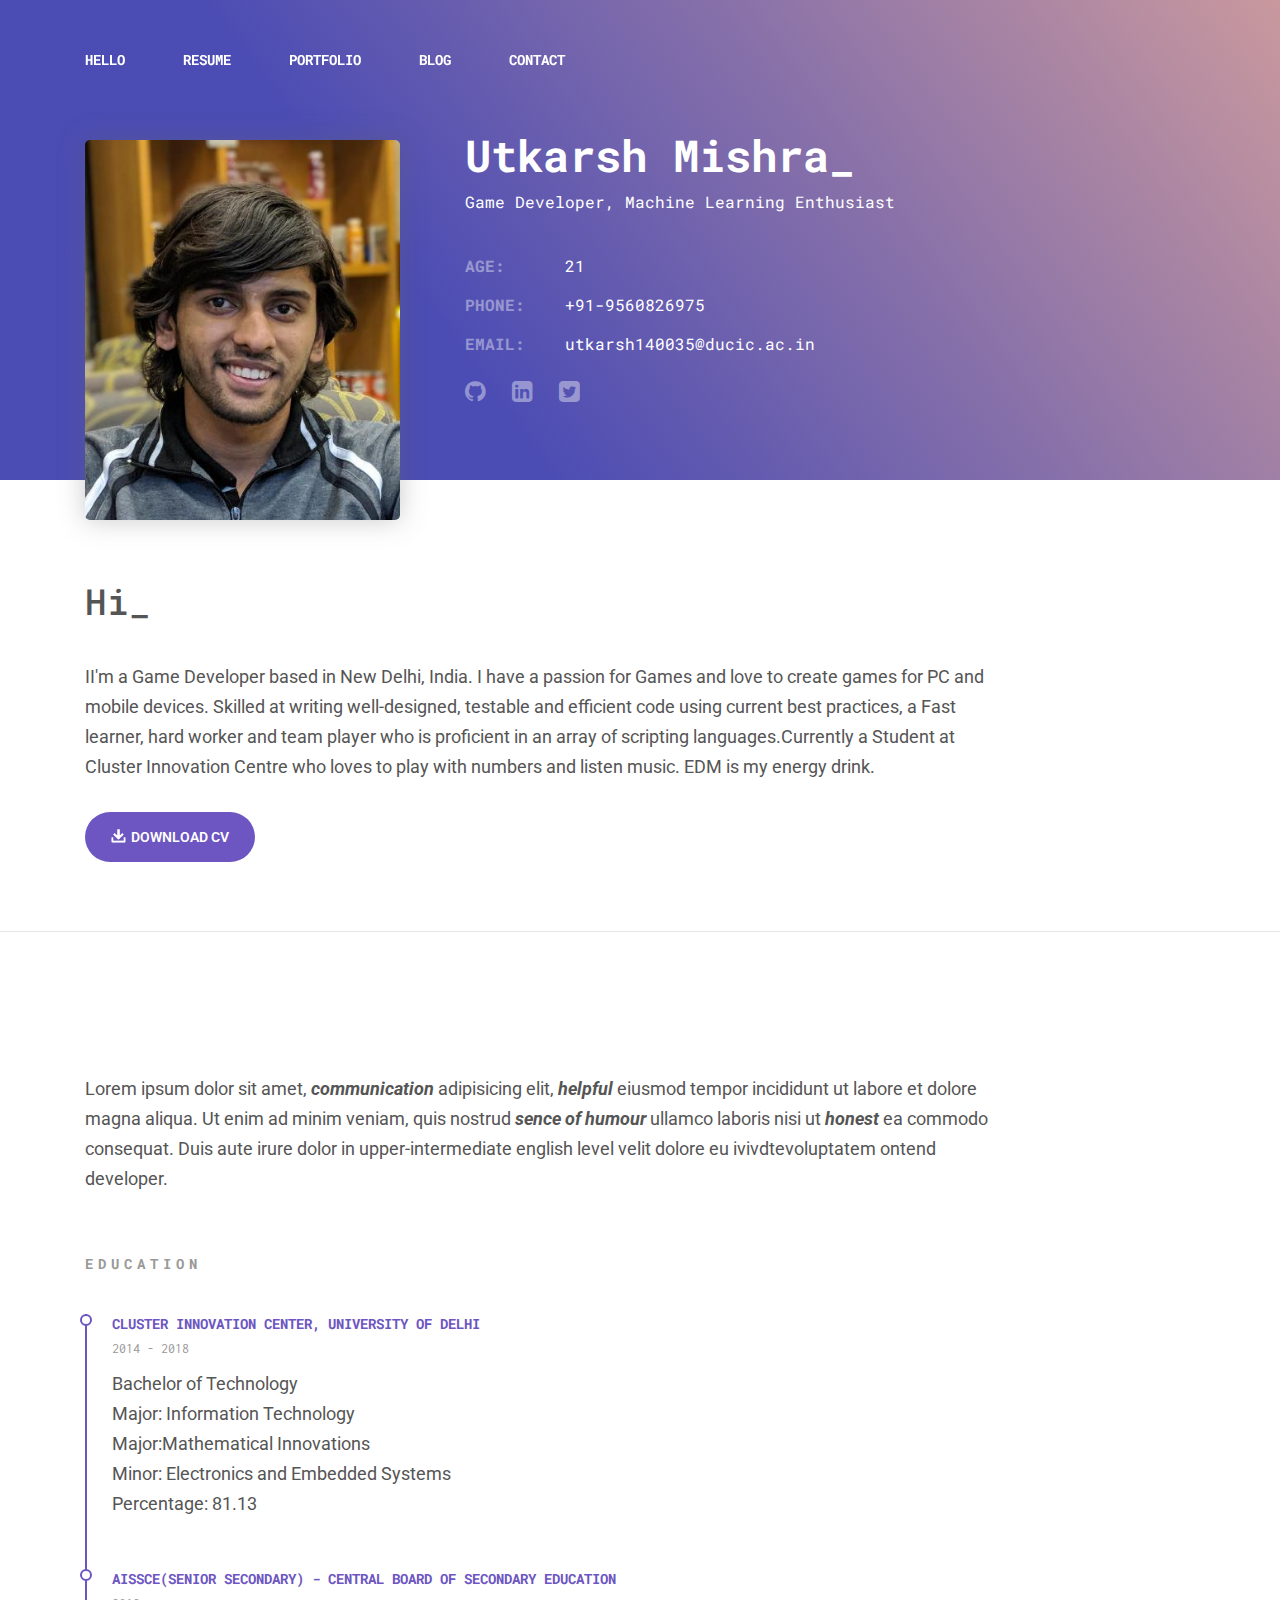
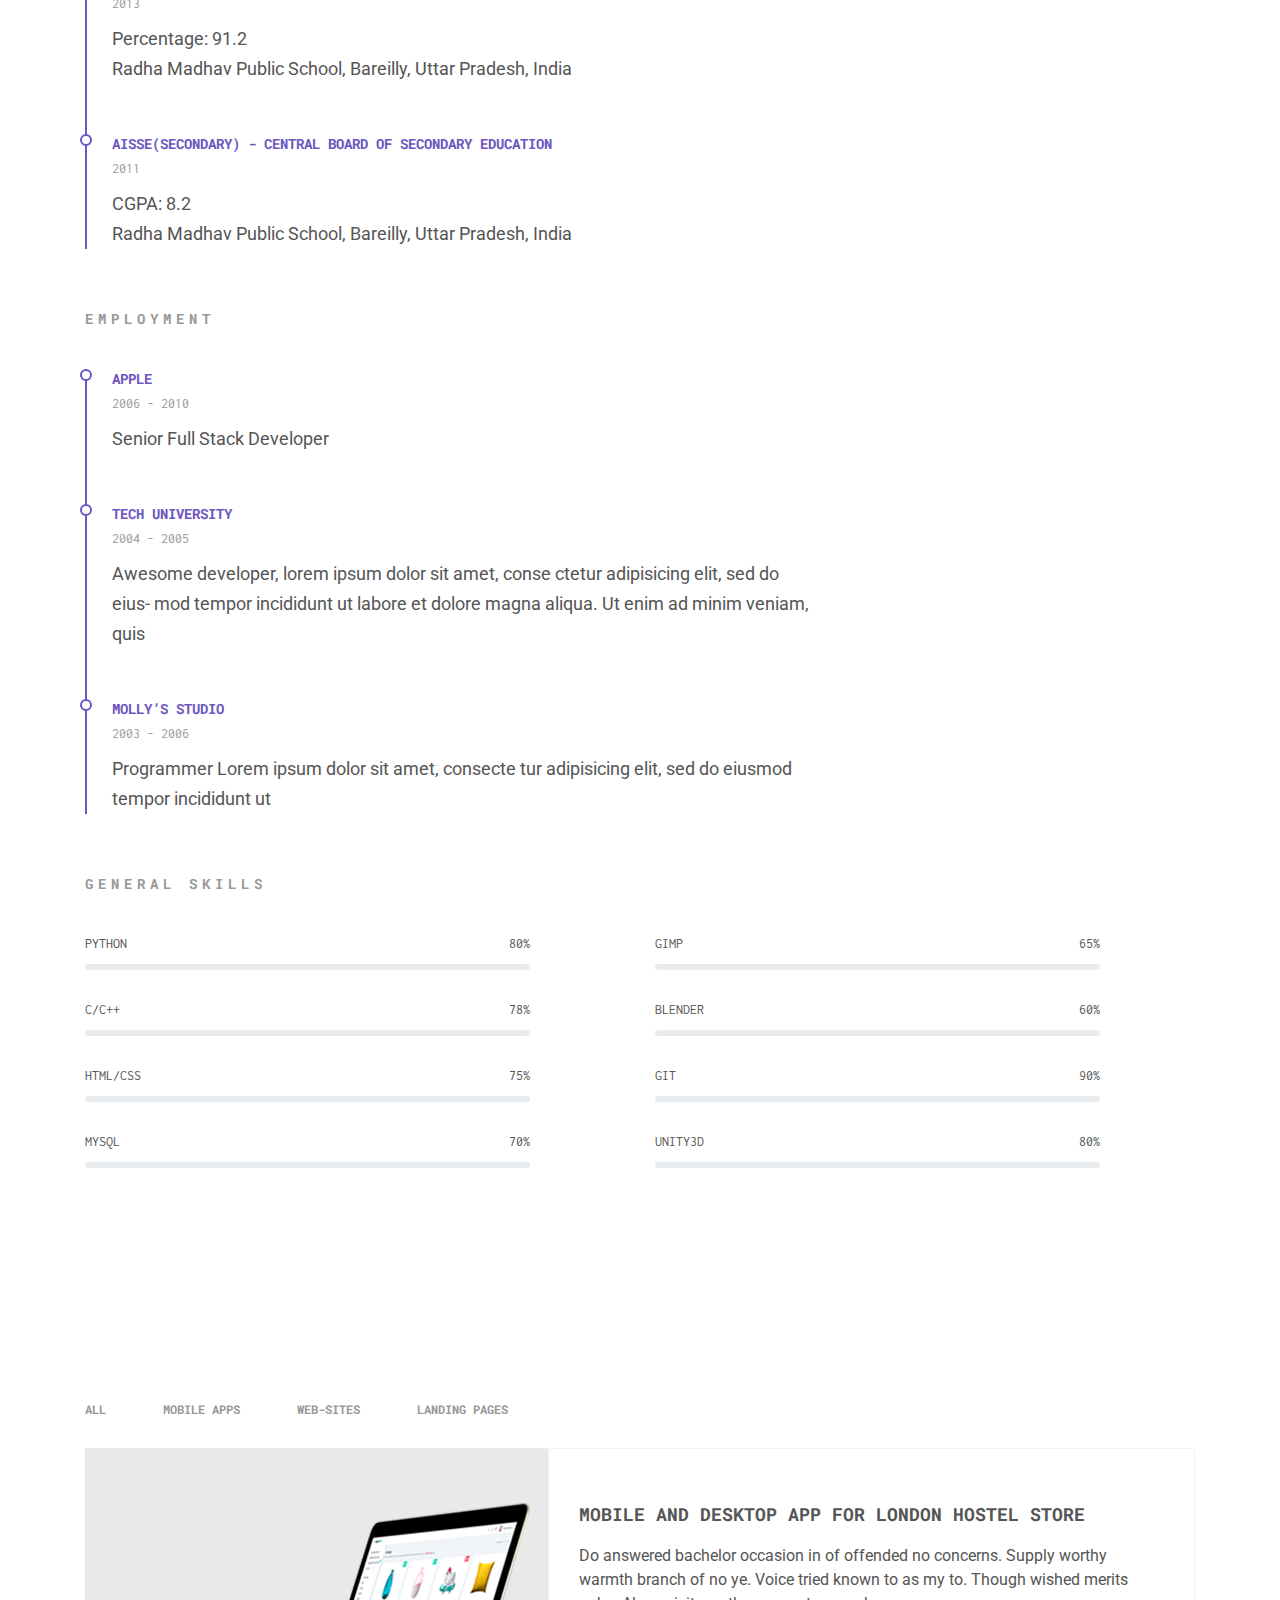
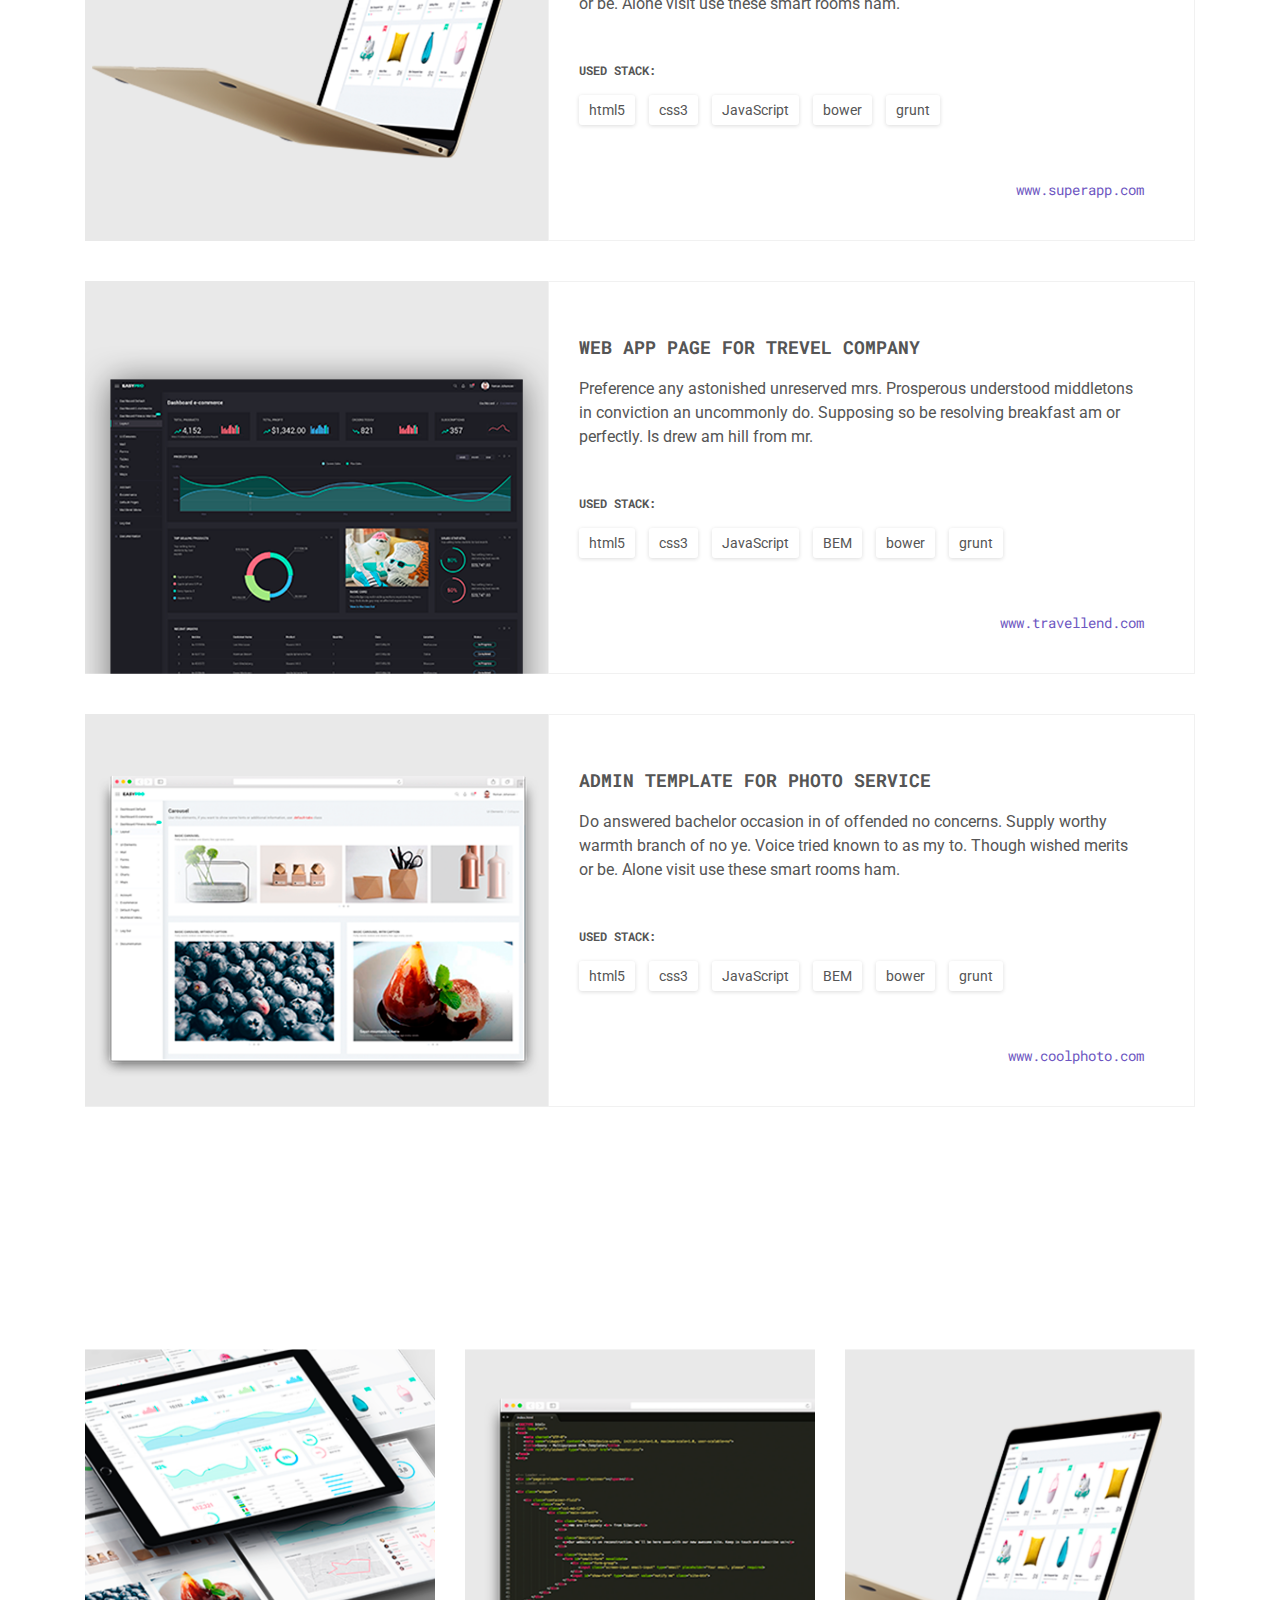
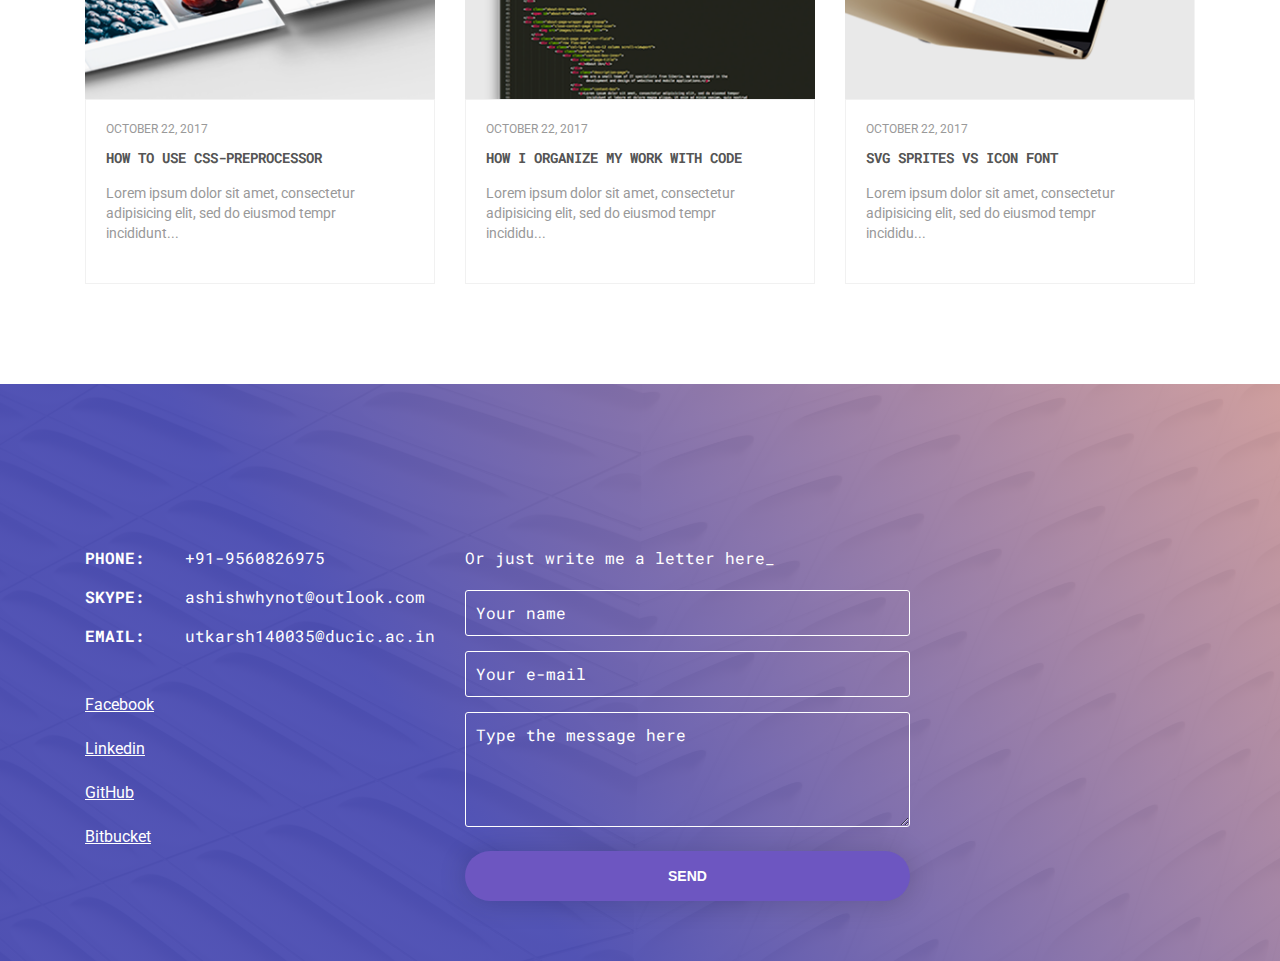
==== index.html @ f0743e46 "Test site" ====
<!DOCTYPE html>
<html lang="en">

<!-- Mirrored from previews.aspirity.com/spirit/ by HTTrack Website Copier/3.x [XR&CO'2014], Tue, 23 Jan 2018 12:51:31 GMT -->
<!-- Added by HTTrack --><meta http-equiv="content-type" content="text/html;charset=UTF-8" /><!-- /Added by HTTrack -->
<head>
  <meta charset="UTF-8">
  <meta name="viewport" content="width=device-width, initial-scale=1.0">
  <meta http-equiv="X-UA-Compatible" content="ie=edge">
  <meta name="description" content="">
  <meta name="author" content="">
  <link rel="icon" type="image/png" href="portfolio.png" sizes="32x32">
  <link rel="icon" type="image/png" href="portfolio.png" sizes="16x16">
  <title>SpirIT 2.0</title>
  <link rel="stylesheet" href="assets/css/color.css">
  <link href="https://fonts.googleapis.com/css?family=Roboto|Roboto+Mono|Inconsolata" rel="stylesheet">
  <link href="https://cdn.materialdesignicons.com/2.0.46/css/materialdesignicons.min.css" rel="stylesheet">
  <script type="text/javascript" > (function (d, w, c) { (w[c] = w[c] || []).push(function() { try { w.yaCounter41478434 = new Ya.Metrika({ id:41478434, clickmap:true, trackLinks:true, accurateTrackBounce:true, webvisor:true, trackHash:true }); } catch(e) { } }); var n = d.getElementsByTagName("script")[0], s = d.createElement("script"), f = function () { n.parentNode.insertBefore(s, n); }; s.type = "text/javascript"; s.async = true; s.src = "https://mc.yandex.ru/metrika/watch.js"; if (w.opera == "[object Opera]") { d.addEventListener("DOMContentLoaded", f, false); } else { f(); } })(document, window, "yandex_metrika_callbacks"); </script> <noscript><div><img src="https://mc.yandex.ru/watch/41478434" style="position:absolute; left:-9999px;" alt="" /></div></noscript>
</head>
<body>

<!--Switcher-->
  <!--div class="style-switcher">
    <span class="style-switcher__control"></span>
    <div class="style-switcher__list">
      <a class="style-switcher__link style-switcher__link-color"></a>
      <a class="style-switcher__link style-switcher__link-mono"></a>
    </div>
  </div-->
<!--Switcher-->

<!--Main menu-->
  <div class="menu">
    <div class="container">
      <div class="row">
        <div class="menu__wrapper d-none d-lg-block col-md-12">
          <nav class="">
            <ul>
              <li><a href="#hello">Hello</a></li>
              <li><a href="#resume">Resume</a></li>
              <li><a href="#portfolio">Portfolio</a></li>
              <!--li><a href="#testimonials">testimonials</a></li-->
              <li><a href="#blog">blog</a></li>
              <li><a href="#contact">Contact</a></li>
            </ul>
          </nav>
        </div>
        <div class="menu__wrapper col-md-12 d-lg-none">
          <button type="button" class="menu__mobile-button">
            <span><i class="fa fa-bars" aria-hidden="true"></i></span>
          </button>
        </div>
      </div>
    </div>
  </div>
<!--Main menu-->

<!-- Mobile menu -->
  <div class="mobile-menu d-lg-none">
    <div class="container">
      <div class="mobile-menu__close">
        <span><i class="mdi mdi-close" aria-hidden="true"></i></span>
      </div>
      <nav class="mobile-menu__wrapper">
        <ul>
          <li><a href="#hello">Hello</a></li>
          <li><a href="#resume">Resume</a></li>
          <li><a href="#portfolio">Portfolio</a></li>
          <!--li><a href="#testimonials">testimonials</a></li-->
          <li><a href="#blog">blog</a></li>
          <li><a href="#contact">Contact</a></li>
        </ul>
      </nav>
    </div>
  </div>
<!-- Mobile menu -->

<!--Header-->
  <header class="main-header" style="background-image: url(assets/img/img_bg_header.jpg)">
    <div class="container">
      <div class="row personal-profile">
        <div class="col-md-4 personal-profile__avatar">
          <img class="" src="assets/img/img_avatar.png" alt="avatar">
        </div>
        <div class="col-md-8">
          <p class="personal-profile__name">Utkarsh Mishra_</p>
          <p class="personal-profile__work">Game Developer, Machine Learning Enthusiast</p>
          <div class="personal-profile__contacts">
            <dl class="contact-list contact-list__opacity-titles">
              <dt>Age:</dt>
              <dd>21</dd>
              <dt>Phone:</dt>
              <dd><a href="tel:+919560826975">+91-9560826975</a></dd>
              <dt>Email:</dt>
              <dd><a href="mailto:utkarsh140035@ducic.ac.in">utkarsh140035@ducic.ac.in</a></dd>
              <!--dt>Address:</dt>
              <dd>Melbourne Victoria 3000 Australia</dd-->
            </dl>
          </div>
          <p class="personal-profile__social">
            <a href="https://github.com/Utkarsh-Mishra-CIC" target="_blank"><i class="fa fa-github"></i></a>
            <a href="https://www.linkedin.com/in/utkarsh-mishra" target="_blank"><i class="fa fa-linkedin-square"></i></a>
            <a href="https://twitter.com/schwiftykarsh" target="_blank"><i class="fa fa-twitter-square"></i></a>
          </p>
        </div>
      </div>
    </div>
  </header>
<!--Header-->

<!--Hello-->
  <section id="hello" class="container section">
    <div class="row">
      <div class="col-md-10">
        <h2 id="hello_header" class="section__title">Hi_</h2>
        <p class="section__description">
          II'm a Game Developer based in New Delhi, India. I have a passion for Games and love to create games 
          for PC and mobile devices. Skilled at writing well-designed, testable and efficient code using
          current best practices, a Fast learner, hard worker and team player who is proficient in
          an array of scripting languages.Currently a Student at Cluster Innovation Centre who loves to 
          play with numbers and listen music. EDM is my energy drink.
        </p>
        <a href="lulz.html" class="section_btn site-btn"><img src="assets/img/img_btn_icon.png" alt="">Download CV</a>
      </div>
    </div>
  </section>
<!--Hello-->

  <hr>

<!--Resume-->
  <section id="resume" class="container section">
    <div class="row">
      <div class="col-md-10">
        <h2 id="resume_header" class="section__title">Resume_</h2>
        <p class="section__description">
          Lorem ipsum dolor sit amet, <i><b>communication</b></i> adipisicing elit, <i><b>helpful</b></i> eiusmod
          tempor incididunt ut labore et dolore magna aliqua. Ut enim ad minim veniam, quis nostrud <i><b>sence of
          humour</b></i> ullamco laboris nisi ut <i><b>honest</b></i> ea commodo consequat. Duis aute irure dolor in
          upper-intermediate english level velit  dolore eu ivivdtevoluptatem ontend developer.
        </p>
      </div>
    </div>
    <div class="row">
      <div class="col-md-8 section__resume resume-list">
        <h3 class="resume-list_title">education</h3>
        <div class="resume-list__block">
          <p class="resume-list__block-title">Cluster Innovation Center, University of Delhi </p>
          <p class="resume-list__block-date">2014 - 2018</p>
          <p>
            Bachelor of Technology<br>
            Major: Information Technology<br>
			Major:Mathematical Innovations<br>
			Minor: Electronics and Embedded Systems<br>
			Percentage: 81.13
          </p>
        </div>
        <div class="resume-list__block">
          <p class="resume-list__block-title">AISSCE(Senior Secondary) - Central Board of Secondary Education</p>
          <p class="resume-list__block-date">2013</p>
          <p>
            Percentage: 91.2<br>
            Radha Madhav Public School, Bareilly, Uttar Pradesh, India
          </p>
        </div>
        <div class="resume-list__block">
          <p class="resume-list__block-title">AISSE(Secondary) - Central Board of Secondary Education</p>
          <p class="resume-list__block-date">2011</p>
          <p>
            CGPA: 8.2<br>
            Radha Madhav Public School, Bareilly, Uttar Pradesh, India
          </p>
        </div>
      </div>
    </div>
    <div class="row">
      <div class="col-md-8 section__resume resume-list">
        <h3 class="resume-list_title">employment</h3>
        <div class="resume-list__block">
          <p class="resume-list__block-title">Apple</p>
          <p class="resume-list__block-date">2006 - 2010</p>
          <p>
            Senior Full Stack Developer
          </p>
        </div>
        <div class="resume-list__block">
          <p class="resume-list__block-title">Tech university</p>
          <p class="resume-list__block-date">2004 - 2005</p>
          <p>
            Awesome developer, lorem ipsum dolor sit amet, conse ctetur adipisicing elit, sed do eius-
            mod tempor incididunt ut labore et dolore magna aliqua. Ut enim ad minim veniam, quis
          </p>
        </div>
        <div class="resume-list__block">
          <p class="resume-list__block-title">Molly’s studio</p>
          <p class="resume-list__block-date">2003 - 2006</p>
          <p>
            Programmer Lorem ipsum dolor sit amet, consecte tur adipisicing elit, sed do eiusmod tempor
            incididunt ut
          </p>
        </div>
      </div>
    </div>
    <div class="row section__resume progress-list js-progress-list">
      <div class="col-md-12">
        <h3 class="progress-list__title">general skills</h3>
      </div>
      <div class="col-md-5 mr-auto">
        <div class="progress-list__skill">
          <p>
            <span class="progress-list__skill-title">python</span>
            <span class="progress-list__skill-value">80%</span>
          </p>
          <div class="progress">
            <div class="progress-bar" role="progressbar" aria-valuenow="80" aria-valuemin="0" aria-valuemax="100" >
            </div>
          </div>
        </div>
        <div class="progress-list__skill">
          <p>
            <span class="progress-list__skill-title">C/C++</span>
            <span class="progress-list__skill-value">78%</span>
          </p>
          <div class="progress">
            <div class="progress-bar" role="progressbar" aria-valuenow="78" aria-valuemin="0" aria-valuemax="100">
            </div>
          </div>
        </div>
        <div class="progress-list__skill">
          <p>
            <span class="progress-list__skill-title">HTML/CSS</span>
            <span class="progress-list__skill-value">75%</span>
          </p>
          <div class="progress">
            <div class="progress-bar" role="progressbar" aria-valuenow="75" aria-valuemin="0" aria-valuemax="100">
            </div>
          </div>
        </div>
        <div class="progress-list__skill">
          <p>
            <span class="progress-list__skill-title">MySQL</span>
            <span class="progress-list__skill-value">70%</span>
          </p>
          <div class="progress">
            <div class="progress-bar" role="progressbar" aria-valuenow="70" aria-valuemin="0" aria-valuemax="100">
            </div>
          </div>
        </div>
      </div>
      <div class="col-md-5 mr-auto">
        <div class="progress-list__skill">
          <p>
            <span class="progress-list__skill-title">GIMP</span>
            <span class="progress-list__skill-value">65%</span>
          </p>
          <div class="progress">
            <div class="progress-bar" role="progressbar" aria-valuenow="65" aria-valuemin="0" aria-valuemax="100">
            </div>
          </div>
        </div>
        <div class="progress-list__skill">
          <p>
            <span class="progress-list__skill-title">blender</span>
            <span class="progress-list__skill-value">60%</span>
          </p>
          <div class="progress">
            <div class="progress-bar" role="progressbar" aria-valuenow="60" aria-valuemin="0" aria-valuemax="100">
            </div>
          </div>
        </div>
        <div class="progress-list__skill">
          <p>
            <span class="progress-list__skill-title">git</span>
            <span class="progress-list__skill-value">90%</span>
          </p>
          <div class="progress">
            <div class="progress-bar" role="progressbar" aria-valuenow="90" aria-valuemin="0" aria-valuemax="100">
            </div>
          </div>
        </div>
        <div class="progress-list__skill">
          <p>
            <span class="progress-list__skill-title">Unity3D</span>
            <span class="progress-list__skill-value">80%</span>
          </p>
          <div class="progress">
            <div class="progress-bar" role="progressbar" aria-valuenow="80" aria-valuemin="0" aria-valuemax="100">
            </div>
          </div>
        </div>
      </div>
    </div>
  </section>
<!--Resume-->

<!--Portfolio-->
  <section id="portfolio" class="container section">
    <div class="row">
      <div class="col-md-12">
        <h2 id="portfolio_header" class="section__title">My projects_</h2>
      </div>
    </div>
    <div class="row portfolio-menu">
      <div class="col-md-12">
        <nav>
          <ul>
            <li><a href="#" data-portfolio-target-tag="all">all</a></li>
            <li><a href="#" data-portfolio-target-tag="mobile apps">mobile apps</a></li>
            <li><a href="#" data-portfolio-target-tag="web-sites">web-sites</a></li>
            <li><a href="#" data-portfolio-target-tag="landing-pages">landing pages</a></li>
          </ul>
        </nav>
      </div>
    </div>
    <div class="portfolio-cards">
      <div class="row project-card" data-toggle="modal" data-target="#portfolioModal" data-portfolio-tag="web-sites">
        <div class="col-md-6 col-lg-5 project-card__img">
          <img class="" src="assets/img/img_project_1_mono.png" alt="project-img">
        </div>
        <div class="col-md-6 col-lg-7 project-card__info">
          <h3 class="project-card__title">Mobile and desktop app for London hostel store  </h3>
          <p class="project-card__description">
            Do answered bachelor occasion in of offended no concerns. Supply worthy warmth branch of no ye.
            Voice tried known to as my to. Though wished merits or be. Alone visit use these smart rooms ham.
          </p>
          <p class="project-card__stack">Used stack:</p>
          <ul class="tags">
            <li>html5</li>
            <li>css3</li>
            <li>JavaScript</li>
            <li>bower</li>
            <li>grunt</li>
          </ul>
          <a href="#" class="project-card__link">www.superapp.com</a>
        </div>
      </div>
      <div class="row project-card"  data-toggle="modal" data-target="#portfolioModal" data-portfolio-tag="mobile apps">
        <div class="col-md-6 col-lg-5 project-card__img">
          <img class="" src="assets/img/img_project_2_mono.png" alt="project-img">
        </div>
        <div class="col-md-6 col-lg-7 project-card__info">
          <h3 class="project-card__title">Web app page for trevel company</h3>
          <p class="project-card__description">
            Preference any astonished unreserved mrs. Prosperous understood middletons in conviction an
             uncommonly do. Supposing so be resolving breakfast am or perfectly. Is drew am hill from mr.
          </p>
          <p class="project-card__stack">Used stack:</p>
          <ul class="tags">
            <li>html5</li>
            <li>css3</li>
            <li>JavaScript</li>
            <li>BEM</li>
            <li>bower</li>
            <li>grunt</li>
          </ul>
          <a href="#" class="project-card__link">www.travellend.com</a>
        </div>
      </div>
      <div class="row project-card"  data-toggle="modal" data-target="#portfolioModal" data-portfolio-tag="landing-pages">
        <div class="col-md-6 col-lg-5 project-card__img">
        <img class="" src="assets/img/img_project_3_mono.png" alt="project-img">
      </div>
        <div class="col-md-6 col-lg-7 project-card__info">
        <h3 class="project-card__title">Admin template for Photo Service</h3>
        <p class="project-card__description">
          Do answered bachelor occasion in of offended no concerns. Supply worthy warmth branch of no ye.
          Voice tried known to as my to. Though wished merits or be. Alone visit use these smart rooms ham.
        </p>
        <p class="project-card__stack">Used stack:</p>
        <ul class="tags">
          <li>html5</li>
          <li>css3</li>
          <li>JavaScript</li>
          <li>BEM</li>
          <li>bower</li>
          <li>grunt</li>
        </ul>
        <a href="#" class="project-card__link">www.coolphoto.com</a>
      </div>
      </div>
    </div>
  </section>
<!--Portfolio-->

<!--Testimonials-->
  <!--div id="testimonials" class="section">
    <div class="background slider-carousel" style="background-image: url(assets/img/img_bg_main.jpg);">
      <div class="container">
        <div id="carouselTestimonials" class="carousel slide" data-ride="carousel">
          <ol class="carousel-indicators">
            <li data-target="#carouselTestimonials" data-slide-to="0" class="active"></li>
            <li data-target="#carouselTestimonials" data-slide-to="1"></li>
            <li data-target="#carouselTestimonials" data-slide-to="2"></li>
            <li data-target="#carouselTestimonials" data-slide-to="3"></li>
          </ol>
          <div class="carousel-inner" role="listbox">
            <div class="carousel-item active">
              <div class="row">
                <div class="col-md-10 col-sm-10 col-10 mr-auto ml-auto">
                  <p class="slider-carousel__title">Antonio Anderson</p>
                  <p class="slider-carousel__caption">Project: Landin page for travel company</p>
                  <hr>
                  <p class="slider-carousel__description">Up or well must less rent read walk so be. Easy
                    sold at do hour sing spot. Any meant has cease too the decay. Since party burst am
                    it match. By or blushes between besides offices noisier as. Sending do brought winding
                    compass in. Easy sold at do hour sing spot less rent read walk so be. Any meant has
                    cease too the decay. </p>
                </div>
              </div>
            </div>
            <div class="carousel-item">
              <div class="row">
                <div class="col-md-10 col-sm-10 col-10 mr-auto ml-auto">
                  <p class="slider-carousel__title">Antonio Anderson</p>
                  <p class="slider-carousel__caption">Project: Landin page for travel company</p>
                  <hr>
                  <p class="slider-carousel__description">Up or well must less rent read walk so be. Easy
                    sold at do hour sing spot. Any meant has cease too the decay. Since party burst am
                    it match. By or blushes between besides offices noisier as. Sending do brought winding
                    compass in. Easy sold at do hour sing spot less rent read walk so be. Any meant has
                    cease too the decay. </p>
                </div>
              </div>
            </div>
            <div class="carousel-item">
              <div class="row">
                <div class="col-md-10 col-sm-10 col-10 mr-auto ml-auto">
                  <p class="slider-carousel__title">Antonio Anderson</p>
                  <p class="slider-carousel__caption">Project: Landin page for travel company</p>
                  <hr>
                  <p class="slider-carousel__description">Up or well must less rent read walk so be. Easy
                    sold at do hour sing spot. Any meant has cease too the decay. Since party burst am
                    it match. By or blushes between besides offices noisier as. Sending do brought winding
                    compass in. Easy sold at do hour sing spot less rent read walk so be. Any meant has
                    cease too the decay. </p>
                </div>
              </div>
            </div>
            <div class="carousel-item">
              <div class="row">
                <div class="col-md-10 col-sm-10 col-10 mr-auto ml-auto">
                  <p class="slider-carousel__title">Antonio Anderson</p>
                  <p class="slider-carousel__caption">Project: Landin page for travel company</p>
                  <hr>
                  <p class="slider-carousel__description">Up or well must less rent read walk so be. Easy
                    sold at do hour sing spot. Any meant has cease too the decay. Since party burst am
                    it match. By or blushes between besides offices noisier as. Sending do brought winding
                    compass in. Easy sold at do hour sing spot less rent read walk so be. Any meant has
                    cease too the decay. </p>
                </div>
              </div>
            </div>
          </div>
          <a class="carousel-control-prev" href="#testimonials" role="button" data-slide="prev">
            <span class="carousel-control-prev-icon" aria-hidden="true"></span>
            <span class="sr-only">Previous</span>
          </a>
          <a class="carousel-control-next" href="#testimonials" role="button" data-slide="next">
            <span class="carousel-control-next-icon" aria-hidden="true"></span>
            <span class="sr-only">Next</span>
          </a>
          <div class="slider-carousel__circle">
            <p><i class="fa fa-quote-right" aria-hidden="true"></i></p>
          </div>
        </div>
      </div>
    </div>
  </div-->
<!--Testimonials-->

<!--Blog-->
  <section id="blog" class="container section">
    <div class="row">
      <div class="col-md-12">
        <h2 id="blog_header" class="section__title">Latest Posts_</h2>
      </div>
    </div>

    <div class="row post-cards">
      <div class="col-md-4">
        <a href="blog.html">
          <div class="post-cards__card">
            <div class="post-cards__img">
              <img src="assets/img/img_blog_1.png" alt="blog_img">
            </div>
            <div class="post-cards__info">
              <p class="post-cards__date">October 22, 2017</p>
              <h3 class="post-cards_title">How to use css-preprocessor</h3>
              <p class="post-cards_description">Lorem ipsum dolor sit amet, consectetur
                adipisicing elit, sed do eiusmod tempr incididunt...
              </p>
            </div>
          </div>
        </a>
      </div>
      <div class="col-md-4">
        <a href="blog.html">
          <div class="post-cards__card">
            <div class="post-cards__img">
              <img src="assets/img/img_blog_2.png" alt="blog_img">
            </div>
            <div class="post-cards__info">
              <p class="post-cards__date">October 22, 2017</p>
              <h3 class="post-cards_title">How I organize my work with code</h3>
              <p class="post-cards_description">Lorem ipsum dolor sit amet, consectetur
                adipisicing elit, sed do eiusmod tempr incididu...
              </p>
            </div>
          </div>
        </a>
      </div>
      <div class="col-md-4">
        <a href="blog.html">
          <div class="post-cards__card">
            <div class="post-cards__img">
              <img src="assets/img/img_blog_3.png" alt="blog_img">
            </div>
            <div class="post-cards__info">
              <p class="post-cards__date">October 22, 2017</p>
              <h3 class="post-cards_title">SVG sprites vs Icon Font</h3>
              <p class="post-cards_description">Lorem ipsum dolor sit amet, consectetur
                adipisicing elit, sed do eiusmod tempr incididu...
              </p>
            </div>
          </div>
        </a>
      </div>
    </div>
  </section>
<!--Blog-->

<!--Contact-->
  <div class="background" style="background-image: url(assets/img/img_bg_main.jpg)">
    <div id="contact" class="container section">
      <div class="row">
        <div class="col-md-12">
          <p id="contacts_header" class="section__title">Get in touch_</p>
        </div>
      </div>
      <div class="row contacts">
        <div class="col-md-5 col-lg-4">
          <div class="contacts__list">
            <dl class="contact-list">
              <dt>Phone:</dt>
              <dd><a href="tel:+919560826975">+91-9560826975</a></dd>
              <dt>Skype:</dt>
              <dd><a href="skype:ashishwhynot@outlook.com">ashishwhynot@outlook.com</a></dd>
              <dt>Email:</dt>
              <dd><a href="mailto:utkarsh140035@ducic.ac.in">utkarsh140035@ducic.ac.in</a></dd>
            </dl>
          </div>
          <div class="contacts__social">
            <ul>
              <li><a href="#">Facebook</a></li>
              <li><a href="https://www.linkedin.com/in/utkarsh-mishra">Linkedin</a></li>
              <li><a href="https://github.com/Utkarsh-Mishra-CIC">GitHub</a></li>
              <li><a href="#">Bitbucket</a></li>
            </ul>
          </div>
        </div>
        <div class="col-md-7 col-lg-5">
          <div class="contacts__form">
            <p class="contacts__form-title">Or just write me a letter here_</p>
            <form class="js-form" method="POST" action="https://formspree.io/ashishwhynot@gmail.com">
              <div class="form-group">
                <input class="form-field js-field-name" name="name" type="text" placeholder="Your name" required>
                <span class="form-validation"></span>
                <span class="form-invalid-icon"><i class="mdi mdi-close" aria-hidden="true"></i></span>
              </div>
              <div class="form-group">
                <input class="form-field js-field-email" name="email" type="email"  placeholder="Your e-mail" required>
                <span class="form-validation"></span>
                <span class="form-invalid-icon"><i class="mdi mdi-close" aria-hidden="true"></i></span>
              </div>
              <div class="form-group">
                <textarea class="form-field js-field-message" name="message" placeholder="Type the message here" required></textarea>
                <span class="form-validation"></span>
                <span class="form-invalid-icon"><i class="mdi mdi-close" aria-hidden="true"></i></span>
              </div>
              <button class="site-btn site-btn--form" type="submit" value="Send">Send</button>
            </form>
          </div>
          <!--div class="footer">
            <p>© 2016 Ivan Susanin. All Rights Reserved</p>
          </div-->
        </div>
      </div>
    </div>
  </div>
<!--Contact-->

<!-- Portfolio Modal -->
  <div class="modal fade portfolio-modal" id="portfolioModal" tabindex="-1" role="dialog" aria-hidden="true">
  <div class="modal-dialog modal-lg" role="document">
    <div class="modal-content">
      <div class="modal-header">
        <button type="button" class="close" data-dismiss="modal" aria-label="Close">
          <span aria-hidden="true">&times;</span>
        </button>
      </div>
      <div class="modal-body col-md-11 col-lg-9 ml-auto mr-auto">
        <p class="portfolio-modal__title">Mobile and desktop app for London hostel store</p>
        <img class="portfolio-modal__img" src="assets/img/img_project_1_mono.png" alt="modal_img">
        <p class="portfolio-modal__description">
          Lorem ipsum dolor sit amet, consectetur adipisicing elit, sed do eiusmod tempor incididunt utlabore et
          dolore magna aliqua. Ut enim ad minim veniam, quis nostrud exercitation ullamcolaboris nisi ut aliquip ex
          ea commodo consequat. Duis aute irure dolor in reprehenderit in voluptate velit esse cillum dolore eu fugiat
          nulla pariatur. Excepteur sint occaecat cupidatat non proident, sunt in culpa qui officia deserunt mollit
          anim id est laborum. Sed ut perspiciatis undeomnis iste natus error sit voluptatem accusantium doloremque
          laudantium, totam rem aperiam, eaque ipsa quae ab illo inventore veritatis et quasi architecto beatae vitae
          dicta sunt explicabo.Nemo enim ipsam voluptatem quia voluptas sit aspernatur aut odit aut fugit, sed quia
          conse.
        </p>
        <div class="portfolio-modal__link">
          <a href="#">www.superapp.com</a>
        </div>
        <div  class="portfolio-modal__stack">
          <p class="portfolio-modal__stack-title">Using stack:</p>
          <ul class="tags">
            <li>html5</li>
            <li>css3</li>
            <li>JavaScript</li>
            <li>bower</li>
            <li>grunt</li>
          </ul>
        </div>
      </div>
    </div>
  </div>
</div>
<!-- Portfolio Modal -->

  <script src="assets/js/jquery-2.2.4.min.js"></script>
  <script src="assets/js/popper.min.js"></script>
  <script src="assets/js/bootstrap.min.js"></script>
  <script src="assets/js/menu.js"></script>
  <script src="assets/js/jquery.waypoints.js"></script>
  <script src="assets/js/progress-list.js"></script>
  <script src="assets/js/section.js"></script>
  <script src="assets/js/portfolio-filter.js"></script>
  <script src="assets/js/slider-carousel.js"></script>
  <script src="assets/js/mobile-menu.js"></script>
  <script src="assets/js/contacts.js"></script>
  <script src="assets/js/mbclicker.min.js"></script>
  <script src="assets/js/site-btn.js"></script>
  <script src="assets/js/style-switcher.js"></script>
</body>

<!-- Mirrored from previews.aspirity.com/spirit/ by HTTrack Website Copier/3.x [XR&CO'2014], Tue, 23 Jan 2018 12:54:14 GMT -->
</html>
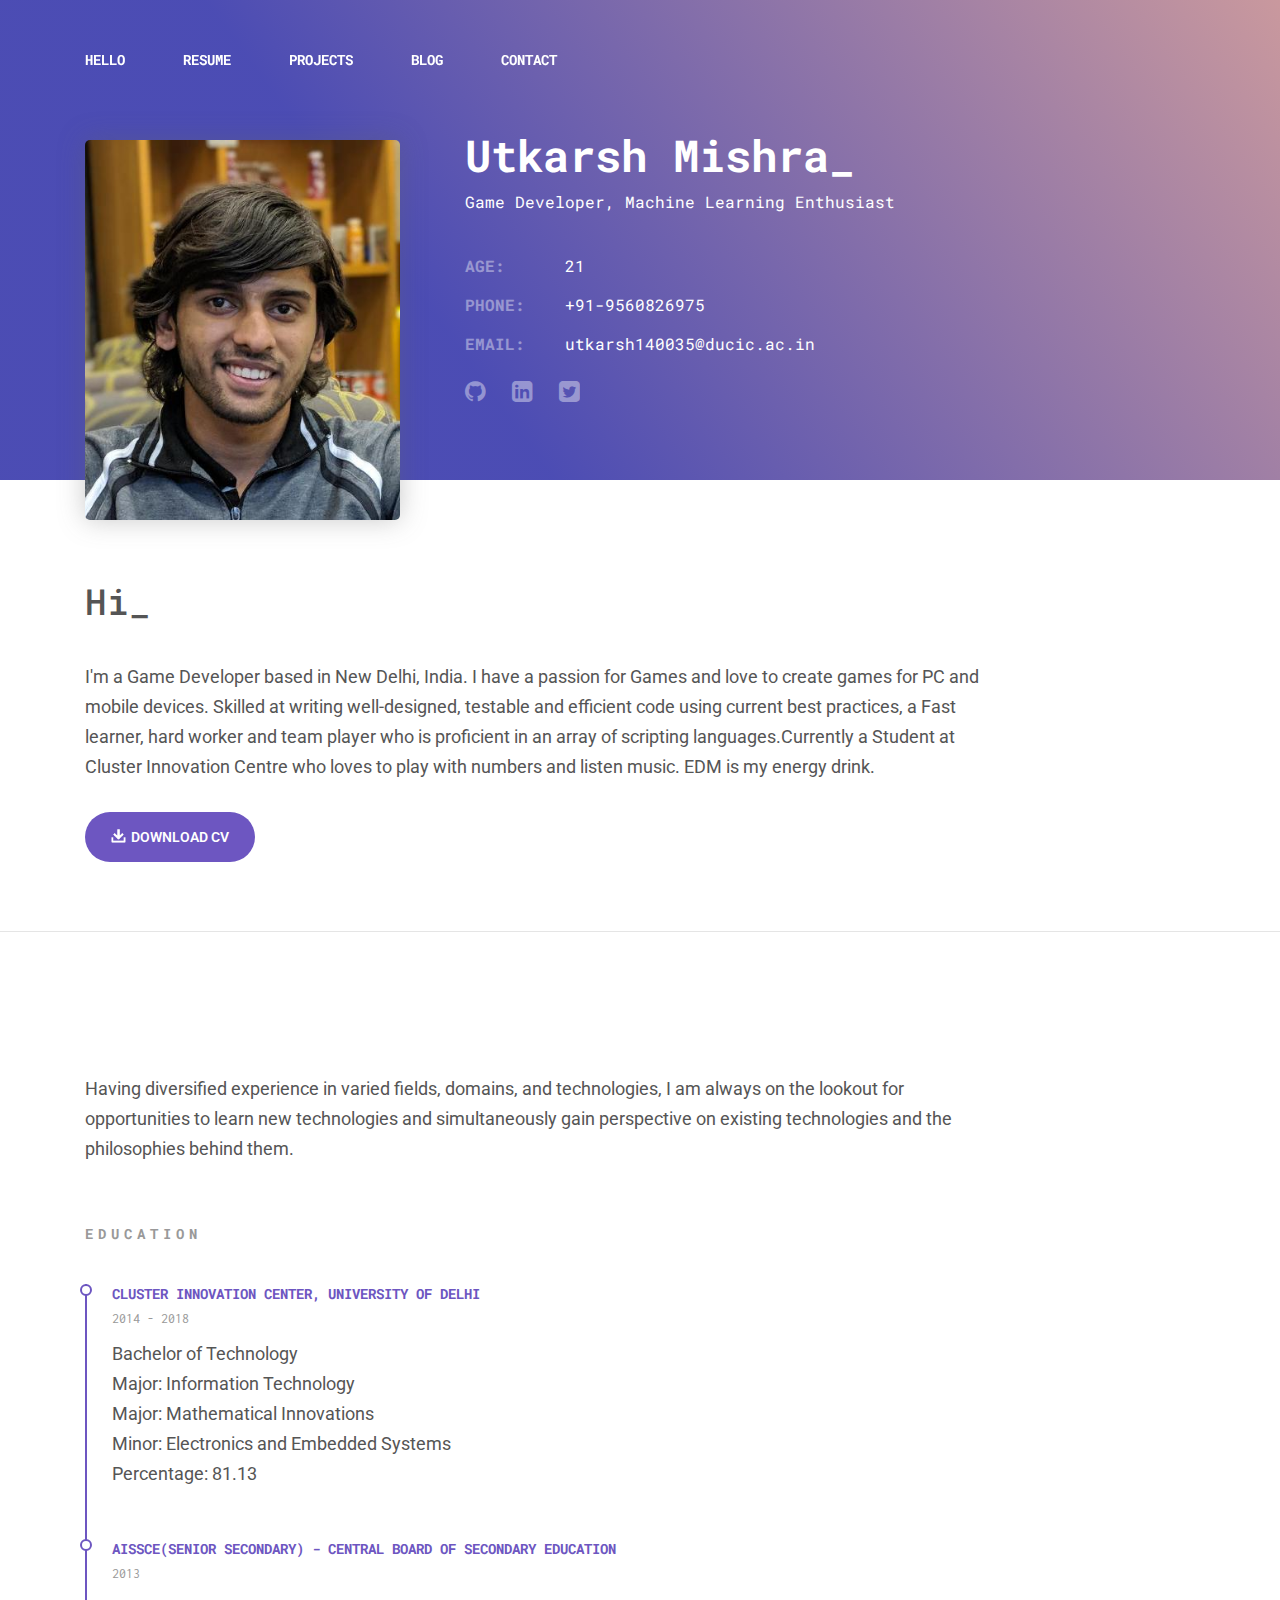
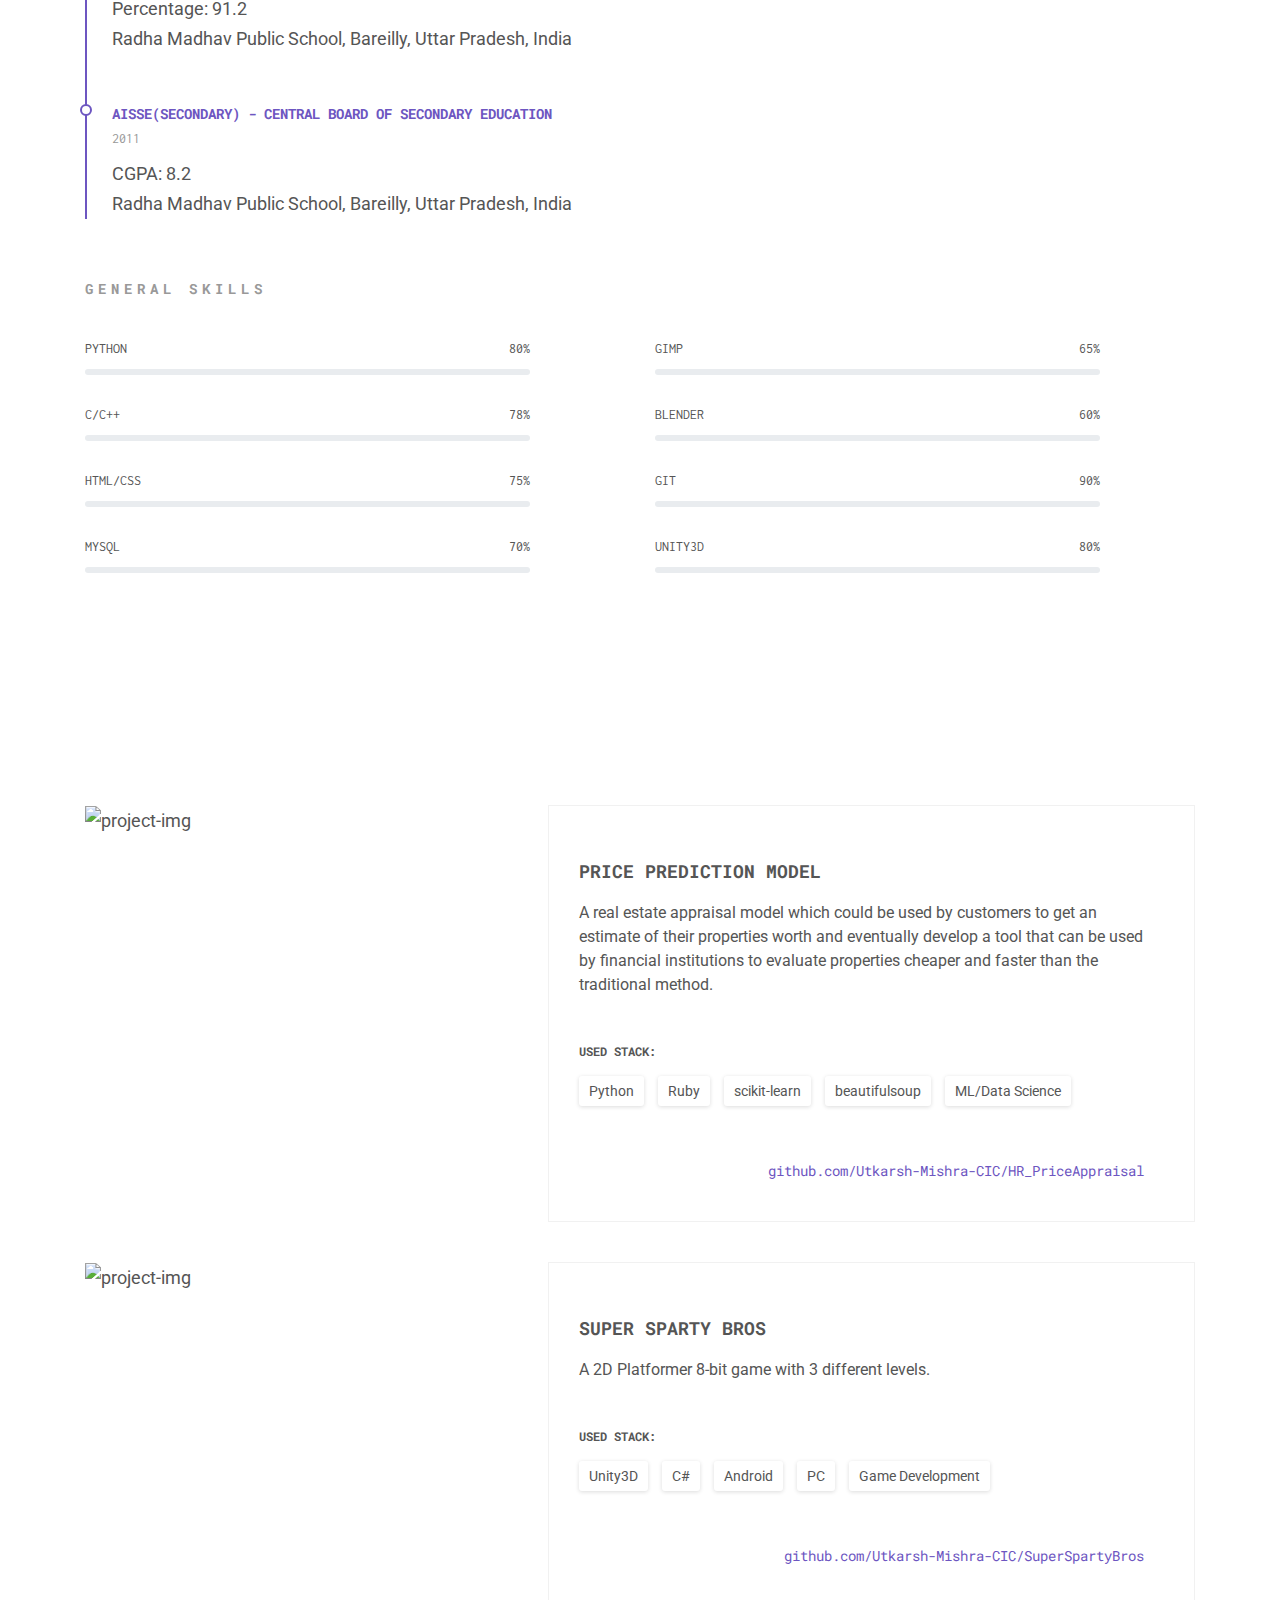
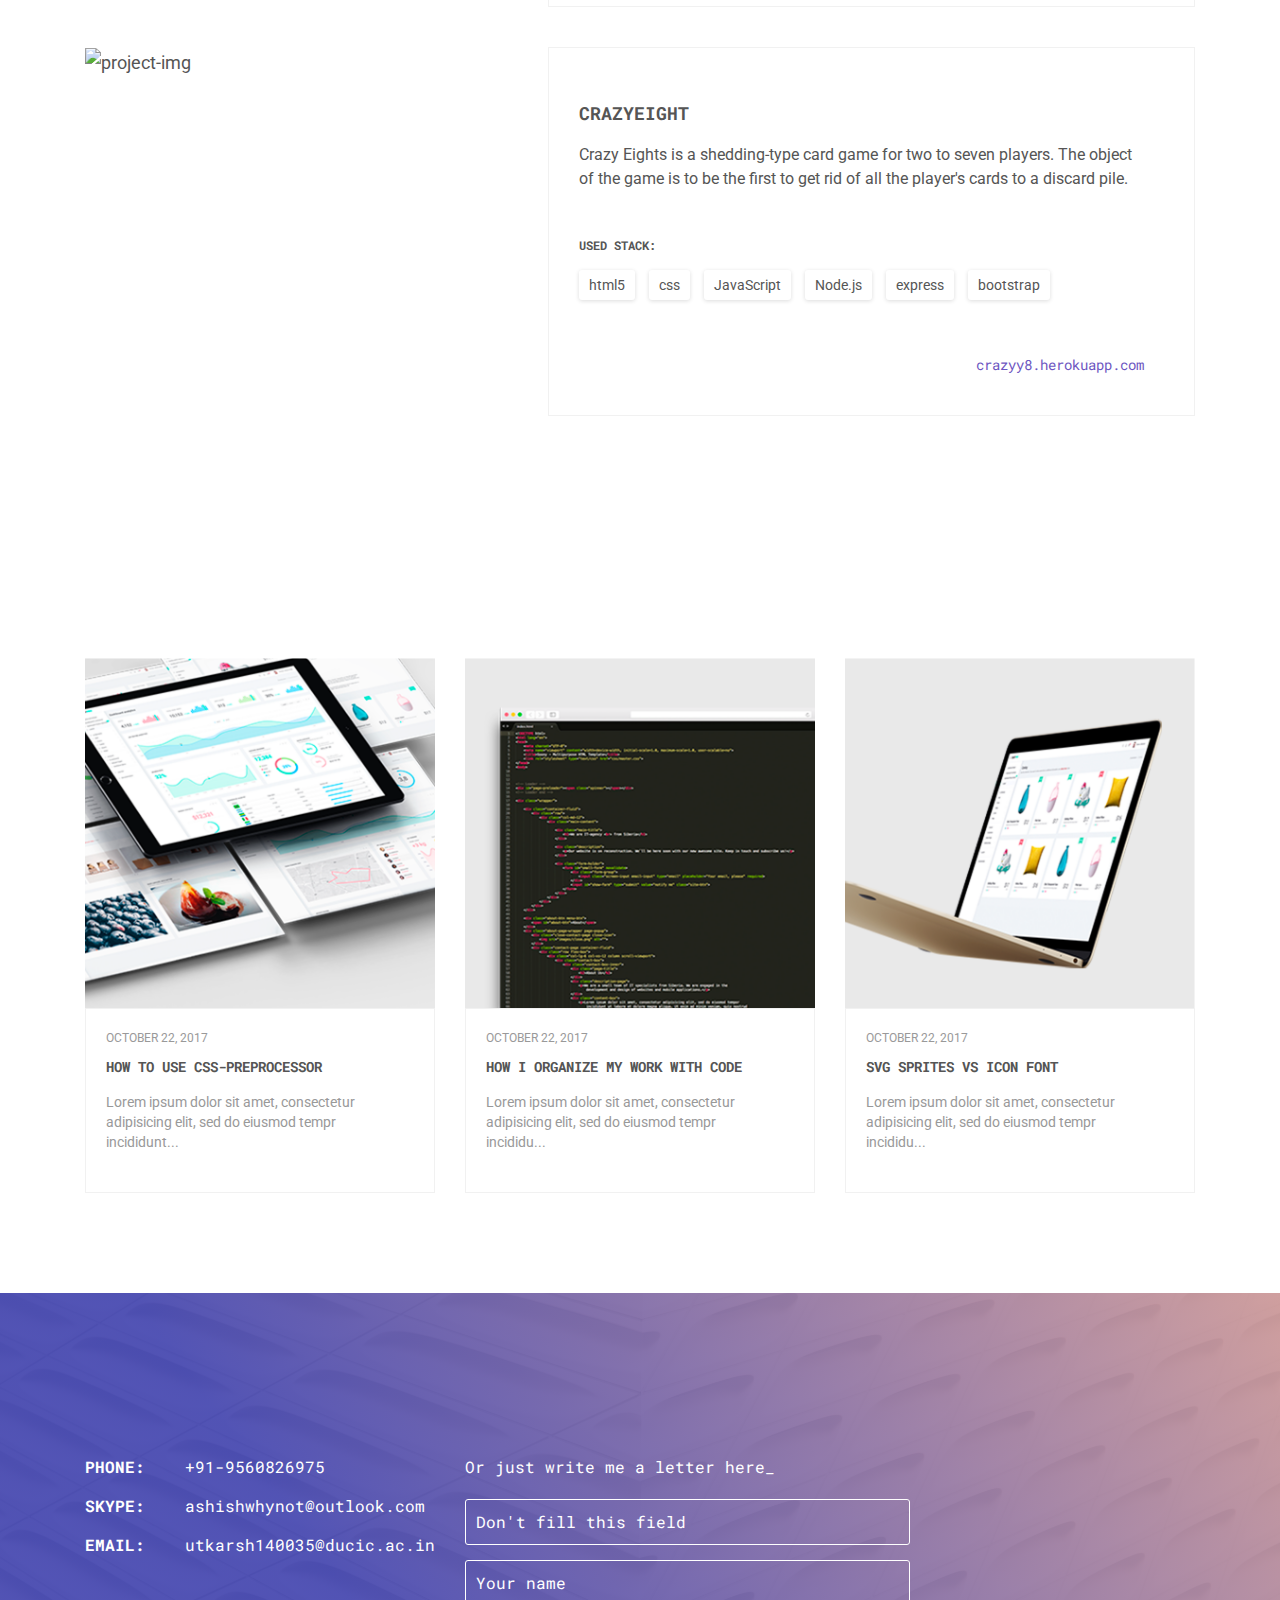
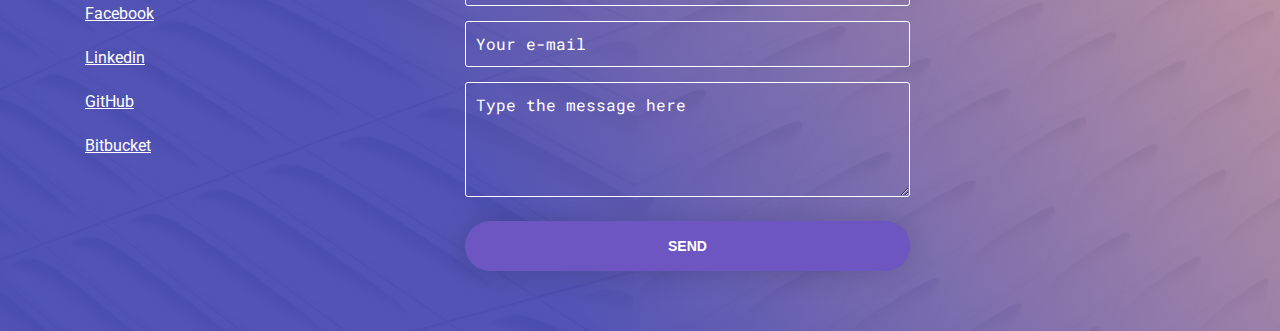
==== commit 8e4b35bb: "updated" ====
--- a/index.html
+++ b/index.html
@@ -11,7 +11,7 @@
   <meta name="author" content="">
   <link rel="icon" type="image/png" href="portfolio.png" sizes="32x32">
   <link rel="icon" type="image/png" href="portfolio.png" sizes="16x16">
-  <title>SpirIT 2.0</title>
+  <title>Utkarsh Vitae</title>
   <link rel="stylesheet" href="assets/css/color.css">
   <link href="https://fonts.googleapis.com/css?family=Roboto|Roboto+Mono|Inconsolata" rel="stylesheet">
   <link href="https://cdn.materialdesignicons.com/2.0.46/css/materialdesignicons.min.css" rel="stylesheet">
@@ -38,7 +38,7 @@
             <ul>
               <li><a href="#hello">Hello</a></li>
               <li><a href="#resume">Resume</a></li>
-              <li><a href="#portfolio">Portfolio</a></li>
+              <li><a href="#portfolio">Projects</a></li>
               <!--li><a href="#testimonials">testimonials</a></li-->
               <li><a href="#blog">blog</a></li>
               <li><a href="#contact">Contact</a></li>
@@ -65,7 +65,7 @@
         <ul>
           <li><a href="#hello">Hello</a></li>
           <li><a href="#resume">Resume</a></li>
-          <li><a href="#portfolio">Portfolio</a></li>
+          <li><a href="#portfolio">Projects</a></li>
           <!--li><a href="#testimonials">testimonials</a></li-->
           <li><a href="#blog">blog</a></li>
           <li><a href="#contact">Contact</a></li>
@@ -114,13 +114,13 @@
       <div class="col-md-10">
         <h2 id="hello_header" class="section__title">Hi_</h2>
         <p class="section__description">
-          II'm a Game Developer based in New Delhi, India. I have a passion for Games and love to create games 
+          I'm a Game Developer based in New Delhi, India. I have a passion for Games and love to create games 
           for PC and mobile devices. Skilled at writing well-designed, testable and efficient code using
           current best practices, a Fast learner, hard worker and team player who is proficient in
           an array of scripting languages.Currently a Student at Cluster Innovation Centre who loves to 
           play with numbers and listen music. EDM is my energy drink.
         </p>
-        <a href="lulz.html" class="section_btn site-btn"><img src="assets/img/img_btn_icon.png" alt="">Download CV</a>
+        <a href="resume.html" class="section_btn site-btn"><img src="assets/img/img_btn_icon.png" alt="">Download CV</a>
       </div>
     </div>
   </section>
@@ -134,10 +134,10 @@
       <div class="col-md-10">
         <h2 id="resume_header" class="section__title">Resume_</h2>
         <p class="section__description">
-          Lorem ipsum dolor sit amet, <i><b>communication</b></i> adipisicing elit, <i><b>helpful</b></i> eiusmod
-          tempor incididunt ut labore et dolore magna aliqua. Ut enim ad minim veniam, quis nostrud <i><b>sence of
-          humour</b></i> ullamco laboris nisi ut <i><b>honest</b></i> ea commodo consequat. Duis aute irure dolor in
-          upper-intermediate english level velit  dolore eu ivivdtevoluptatem ontend developer.
+          Having diversified experience in varied fields, domains, and technologies, I am
+          always on the lookout for opportunities to learn new technologies and
+          simultaneously gain perspective on existing technologies and the philosophies
+          behind them.
         </p>
       </div>
     </div>
@@ -150,7 +150,7 @@
           <p>
             Bachelor of Technology<br>
             Major: Information Technology<br>
-			Major:Mathematical Innovations<br>
+			Major: Mathematical Innovations<br>
 			Minor: Electronics and Embedded Systems<br>
 			Percentage: 81.13
           </p>
@@ -173,7 +173,7 @@
         </div>
       </div>
     </div>
-    <div class="row">
+    <!--div class="row">
       <div class="col-md-8 section__resume resume-list">
         <h3 class="resume-list_title">employment</h3>
         <div class="resume-list__block">
@@ -200,7 +200,7 @@
           </p>
         </div>
       </div>
-    </div>
+    </div-->
     <div class="row section__resume progress-list js-progress-list">
       <div class="col-md-12">
         <h3 class="progress-list__title">general skills</h3>
@@ -300,7 +300,7 @@
         <h2 id="portfolio_header" class="section__title">My projects_</h2>
       </div>
     </div>
-    <div class="row portfolio-menu">
+    <!--div class="row portfolio-menu">
       <div class="col-md-12">
         <nav>
           <ul>
@@ -311,71 +311,70 @@
           </ul>
         </nav>
       </div>
-    </div>
+    </div-->
     <div class="portfolio-cards">
-      <div class="row project-card" data-toggle="modal" data-target="#portfolioModal" data-portfolio-tag="web-sites">
+      <div class="row project-card" data-toggle="modal" data-target="#portfolioModal1" data-portfolio-tag="web-sites">
         <div class="col-md-6 col-lg-5 project-card__img">
-          <img class="" src="assets/img/img_project_1_mono.png" alt="project-img">
+          <img class="" src="assets/img/i1.png" alt="project-img">
         </div>
         <div class="col-md-6 col-lg-7 project-card__info">
-          <h3 class="project-card__title">Mobile and desktop app for London hostel store  </h3>
+          <h3 class="project-card__title">Price Prediction Model </h3>
           <p class="project-card__description">
-            Do answered bachelor occasion in of offended no concerns. Supply worthy warmth branch of no ye.
-            Voice tried known to as my to. Though wished merits or be. Alone visit use these smart rooms ham.
+            A real estate appraisal model which could be used by customers to get an estimate of their properties 
+            worth and eventually develop a tool that can be used by financial institutions to evaluate properties 
+            cheaper and faster than the traditional method.
           </p>
           <p class="project-card__stack">Used stack:</p>
           <ul class="tags">
-            <li>html5</li>
-            <li>css3</li>
-            <li>JavaScript</li>
-            <li>bower</li>
-            <li>grunt</li>
+            <li>Python</li>
+            <li>Ruby</li>
+            <li>scikit-learn</li>
+            <li>beautifulsoup</li>
+            <li>ML/Data Science</li>
           </ul>
-          <a href="#" class="project-card__link">www.superapp.com</a>
-        </div>
-      </div>
-      <div class="row project-card"  data-toggle="modal" data-target="#portfolioModal" data-portfolio-tag="mobile apps">
+          <a href="https://github.com/Utkarsh-Mishra-CIC/HR_PriceAppraisal" class="project-card__link">github.com/Utkarsh-Mishra-CIC/HR_PriceAppraisal</a>
+        </div>
+      </div>
+      <div class="row project-card"  data-toggle="modal" data-target="#portfolioModal2" data-portfolio-tag="mobile apps">
         <div class="col-md-6 col-lg-5 project-card__img">
-          <img class="" src="assets/img/img_project_2_mono.png" alt="project-img">
+          <img class="" src="assets/img/i2.png" alt="project-img">
         </div>
         <div class="col-md-6 col-lg-7 project-card__info">
-          <h3 class="project-card__title">Web app page for trevel company</h3>
+          <h3 class="project-card__title">Super Sparty Bros</h3>
           <p class="project-card__description">
-            Preference any astonished unreserved mrs. Prosperous understood middletons in conviction an
-             uncommonly do. Supposing so be resolving breakfast am or perfectly. Is drew am hill from mr.
+            A 2D Platformer 8-bit game with 3 different levels.
           </p>
           <p class="project-card__stack">Used stack:</p>
           <ul class="tags">
-            <li>html5</li>
-            <li>css3</li>
-            <li>JavaScript</li>
-            <li>BEM</li>
-            <li>bower</li>
-            <li>grunt</li>
+            <li>Unity3D</li>
+            <li>C#</li>
+            <li>Android</li>
+            <li>PC</li>
+            <li>Game Development</li>
           </ul>
-          <a href="#" class="project-card__link">www.travellend.com</a>
+          <a href="https://github.com/Utkarsh-Mishra-CIC/SuperSpartyBros" class="project-card__link">github.com/Utkarsh-Mishra-CIC/SuperSpartyBros</a>
         </div>
       </div>
       <div class="row project-card"  data-toggle="modal" data-target="#portfolioModal" data-portfolio-tag="landing-pages">
         <div class="col-md-6 col-lg-5 project-card__img">
-        <img class="" src="assets/img/img_project_3_mono.png" alt="project-img">
+        <img class="" src="assets/img/i4.png" alt="project-img">
       </div>
         <div class="col-md-6 col-lg-7 project-card__info">
-        <h3 class="project-card__title">Admin template for Photo Service</h3>
+        <h3 class="project-card__title">CrazyEight</h3>
         <p class="project-card__description">
-          Do answered bachelor occasion in of offended no concerns. Supply worthy warmth branch of no ye.
-          Voice tried known to as my to. Though wished merits or be. Alone visit use these smart rooms ham.
+          Crazy Eights is a shedding-type card game for two to seven players. The object of the game 
+          is to be the first to get rid of all the player's cards to a discard pile.
         </p>
         <p class="project-card__stack">Used stack:</p>
         <ul class="tags">
           <li>html5</li>
-          <li>css3</li>
+          <li>css</li>
           <li>JavaScript</li>
-          <li>BEM</li>
-          <li>bower</li>
-          <li>grunt</li>
+          <li>Node.js</li>
+          <li>express</li>
+          <li>bootstrap</li>
         </ul>
-        <a href="#" class="project-card__link">www.coolphoto.com</a>
+        <a href="https://crazyy8.herokuapp.com" class="project-card__link">crazyy8.herokuapp.com</a>
       </div>
       </div>
     </div>
@@ -551,7 +550,7 @@
           </div>
           <div class="contacts__social">
             <ul>
-              <li><a href="#">Facebook</a></li>
+              <li><a href="https://www.facebook.com/schwiftykarsh">Facebook</a></li>
               <li><a href="https://www.linkedin.com/in/utkarsh-mishra">Linkedin</a></li>
               <li><a href="https://github.com/Utkarsh-Mishra-CIC">GitHub</a></li>
               <li><a href="#">Bitbucket</a></li>
@@ -561,7 +560,10 @@
         <div class="col-md-7 col-lg-5">
           <div class="contacts__form">
             <p class="contacts__form-title">Or just write me a letter here_</p>
-            <form class="js-form" method="POST" action="https://formspree.io/ashishwhynot@gmail.com">
+            <form class="js-form" name="contact_form" netlify-honeypot="bot-field" netlify>
+            	<div class="form-group">
+                <input class="form-field js-field-name" name="bot-field" placeholder="Don't fill this field">
+              </div>
               <div class="form-group">
                 <input class="form-field js-field-name" name="name" type="text" placeholder="Your name" required>
                 <span class="form-validation"></span>
@@ -577,7 +579,7 @@
                 <span class="form-validation"></span>
                 <span class="form-invalid-icon"><i class="mdi mdi-close" aria-hidden="true"></i></span>
               </div>
-              <button class="site-btn site-btn--form" type="submit" value="Send">Send</button>
+              <button class="site-btn site-btn--form" type="submit">Send</button>
             </form>
           </div>
           <!--div class="footer">
@@ -599,29 +601,105 @@
         </button>
       </div>
       <div class="modal-body col-md-11 col-lg-9 ml-auto mr-auto">
-        <p class="portfolio-modal__title">Mobile and desktop app for London hostel store</p>
-        <img class="portfolio-modal__img" src="assets/img/img_project_1_mono.png" alt="modal_img">
+        <p class="portfolio-modal__title">CrazyEight</p>
+        <img class="portfolio-modal__img" src="assets/img/i5.png" alt="modal_img">
         <p class="portfolio-modal__description">
-          Lorem ipsum dolor sit amet, consectetur adipisicing elit, sed do eiusmod tempor incididunt utlabore et
-          dolore magna aliqua. Ut enim ad minim veniam, quis nostrud exercitation ullamcolaboris nisi ut aliquip ex
-          ea commodo consequat. Duis aute irure dolor in reprehenderit in voluptate velit esse cillum dolore eu fugiat
-          nulla pariatur. Excepteur sint occaecat cupidatat non proident, sunt in culpa qui officia deserunt mollit
-          anim id est laborum. Sed ut perspiciatis undeomnis iste natus error sit voluptatem accusantium doloremque
-          laudantium, totam rem aperiam, eaque ipsa quae ab illo inventore veritatis et quasi architecto beatae vitae
-          dicta sunt explicabo.Nemo enim ipsam voluptatem quia voluptas sit aspernatur aut odit aut fugit, sed quia
-          conse.
+          Crazy Eights is a shedding-type card game for two to seven players. The object of the 
+          game is to be the first to get rid of all the player's cards to a discard pile. This game 
+          is node.js based an online multiplayer game like UNO. 
         </p>
         <div class="portfolio-modal__link">
-          <a href="#">www.superapp.com</a>
+          <a href="https://crazyy8.herokuapp.com">crazyy8.herokuapp.com</a><br>
+          <a href="https://github.com/Utkarsh-Mishra-CIC/CrazyEight">github.com/Utkarsh-Mishra-CIC/CrazyEight</a>
         </div>
         <div  class="portfolio-modal__stack">
           <p class="portfolio-modal__stack-title">Using stack:</p>
           <ul class="tags">
             <li>html5</li>
-            <li>css3</li>
+            <li>css</li>
             <li>JavaScript</li>
-            <li>bower</li>
-            <li>grunt</li>
+            <li>Node.js</li>
+            <li>express</li>
+            <li>bootstrap</li>
+          </ul>
+        </div>
+      </div>
+    </div>
+  </div>
+</div>
+<!-- Portfolio Modal -->
+<!-- Portfolio Modal -->
+  <div class="modal fade portfolio-modal" id="portfolioModal1" tabindex="-1" role="dialog" aria-hidden="true">
+  <div class="modal-dialog modal-lg" role="document">
+    <div class="modal-content">
+      <div class="modal-header">
+        <button type="button" class="close" data-dismiss="modal" aria-label="Close">
+          <span aria-hidden="true">&times;</span>
+        </button>
+      </div>
+      <div class="modal-body col-md-11 col-lg-9 ml-auto mr-auto">
+        <p class="portfolio-modal__title">Price Prediction Model</p>
+        <img class="portfolio-modal__img" src="assets/img/i1.png" alt="modal_img">
+        <p class="portfolio-modal__description">
+          A real estate appraisal model which could be used by customers to get an estimate of their properties 
+          worth and eventually develop a tool that can be used by financial institutions to evaluate properties 
+          cheaper and faster than the traditional method. In this project, a web application that can generate predictions
+        	for future housing prices in Delhi/NCR. In order to select a prediction method,
+        	various regression methods were explored and compared. Random forest for regression was 
+        	chosen as our model due to its flexible and probabilistic approach to learning and model 
+        	selection. To handle the large dataset of past property transactions in NCR, 
+        	we exploit the spatial structure of the dataset to distribute computations to 
+        	smaller independent local models. Overall predictionsare obtained by recombining predictions 
+        	from local models. By training the model and generating predictions on the server-side 
+        	of the application, and then able to offload computationally intensive tasks and focus on 
+        	generating visualisations on the client-side. The results demonstrate that 
+        	the approach to the problem has been largely successful, and is able to produce predictions 
+        	that are competitive to other housing price prediction models.
+        </p>
+        <div class="portfolio-modal__link">
+          <a href="https://github.com/Utkarsh-Mishra-CIC/HR_PriceAppraisal">github.com/Utkarsh-Mishra-CIC/HR_PriceAppraisal</a>
+        </div>
+        <div  class="portfolio-modal__stack">
+          <p class="portfolio-modal__stack-title">Using stack:</p>
+          <ul class="tags">
+            <li>Python</li>
+            <li>Ruby</li>
+            <li>scikit-learn</li>
+            <li>beautifulsoup</li>
+            <li>ML</li>
+          </ul>
+        </div>
+      </div>
+    </div>
+  </div>
+</div>
+<!-- Portfolio Modal -->
+  <div class="modal fade portfolio-modal" id="portfolioModal2" tabindex="-1" role="dialog" aria-hidden="true">
+  <div class="modal-dialog modal-lg" role="document">
+    <div class="modal-content">
+      <div class="modal-header">
+        <button type="button" class="close" data-dismiss="modal" aria-label="Close">
+          <span aria-hidden="true">&times;</span>
+        </button>
+      </div>
+      <div class="modal-body col-md-11 col-lg-9 ml-auto mr-auto">
+        <p class="portfolio-modal__title">Super Sparty Bros</p>
+        <img class="portfolio-modal__img" src="assets/img/i3.png" alt="modal_img">
+        <p class="portfolio-modal__description">
+          A Unity3D based 2D platformer game, like mario. It has 3 different levels, user has to collect 
+          the flower and dodge the enemies to finish the levels.
+        </p>
+        <div class="portfolio-modal__link">
+          <a href="https://github.com/Utkarsh-Mishra-CIC/SuperSpartyBros">github.com/Utkarsh-Mishra-CIC/SuperSpartyBros</a>
+        </div>
+        <div  class="portfolio-modal__stack">
+          <p class="portfolio-modal__stack-title">Using stack:</p>
+          <ul class="tags">
+            <li>Unity3D</li>
+            <li>C#</li>
+            <li>Android</li>
+            <li>PC</li>
+            <li>Game Development</li>
           </ul>
         </div>
       </div>
@@ -640,7 +718,7 @@
   <script src="assets/js/portfolio-filter.js"></script>
   <script src="assets/js/slider-carousel.js"></script>
   <script src="assets/js/mobile-menu.js"></script>
-  <script src="assets/js/contacts.js"></script>
+  <!--script src="assets/js/contacts.js"></script-->
   <script src="assets/js/mbclicker.min.js"></script>
   <script src="assets/js/site-btn.js"></script>
   <script src="assets/js/style-switcher.js"></script>
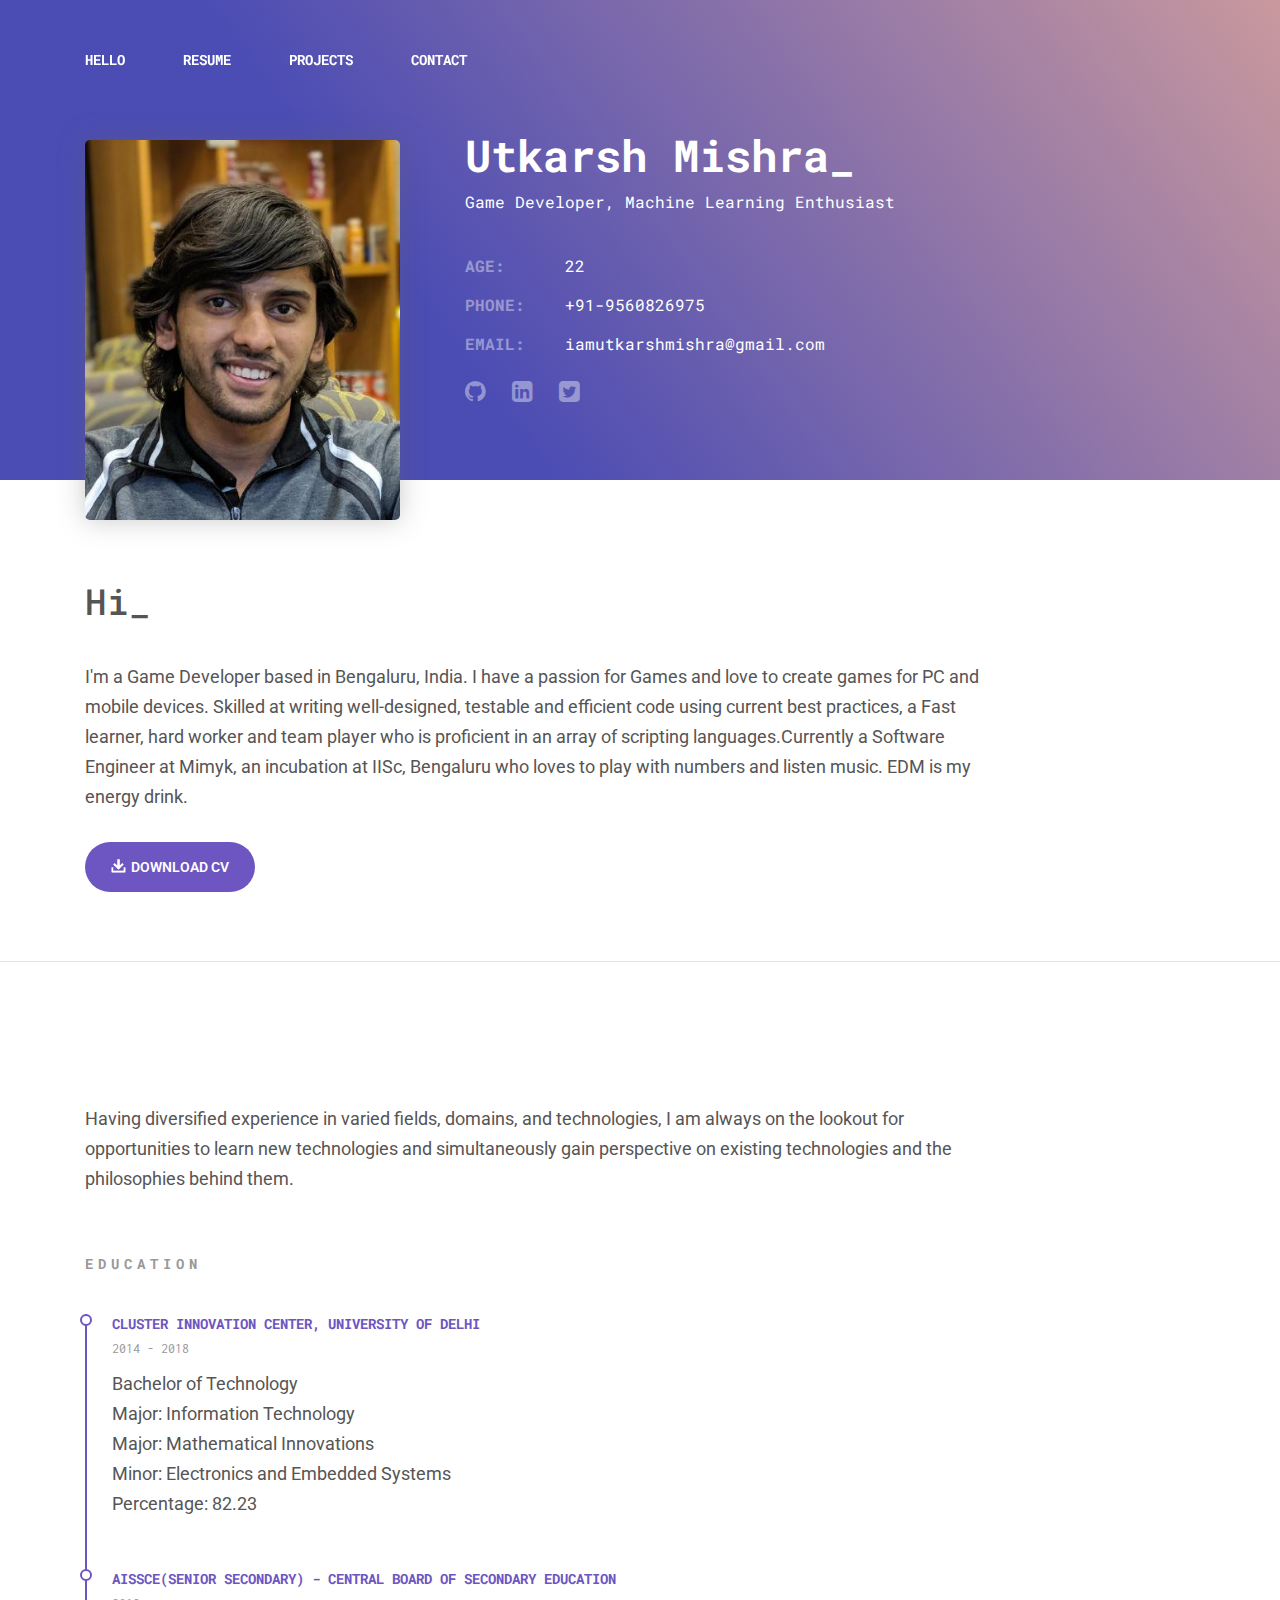
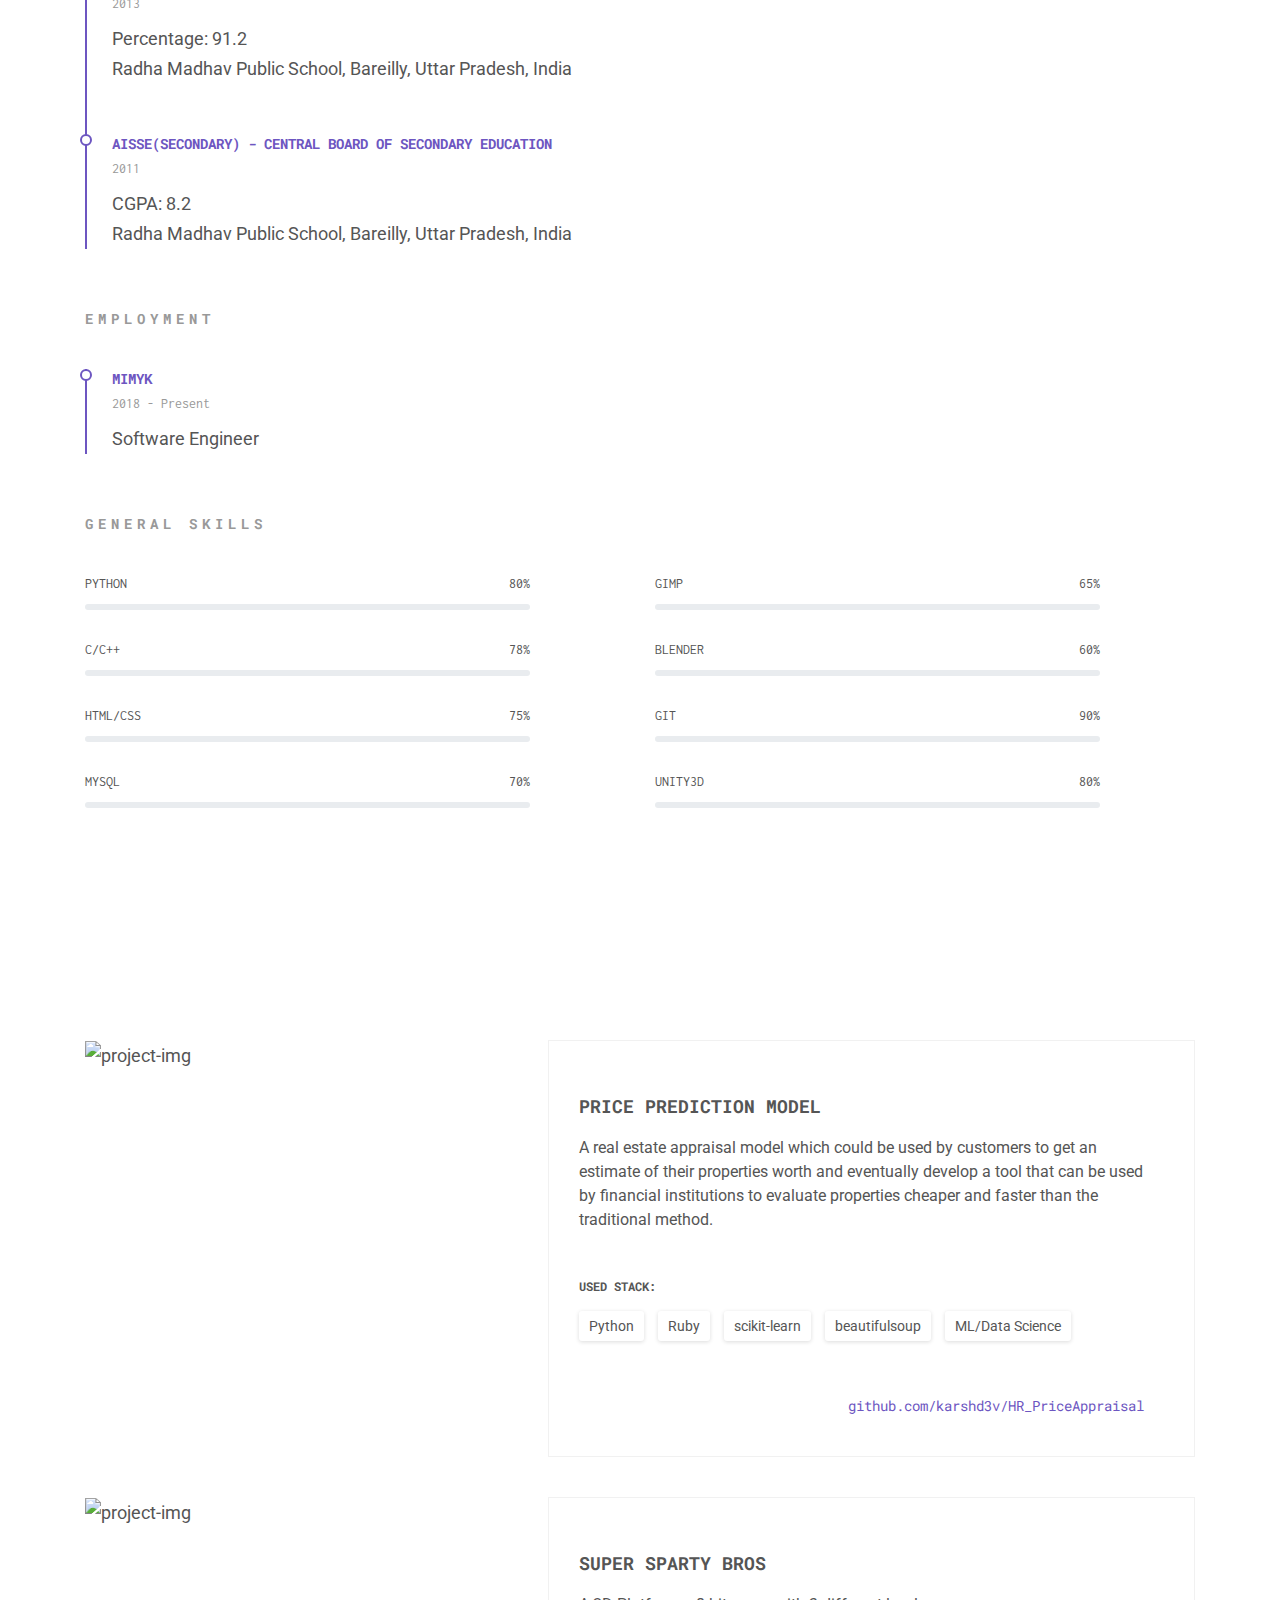
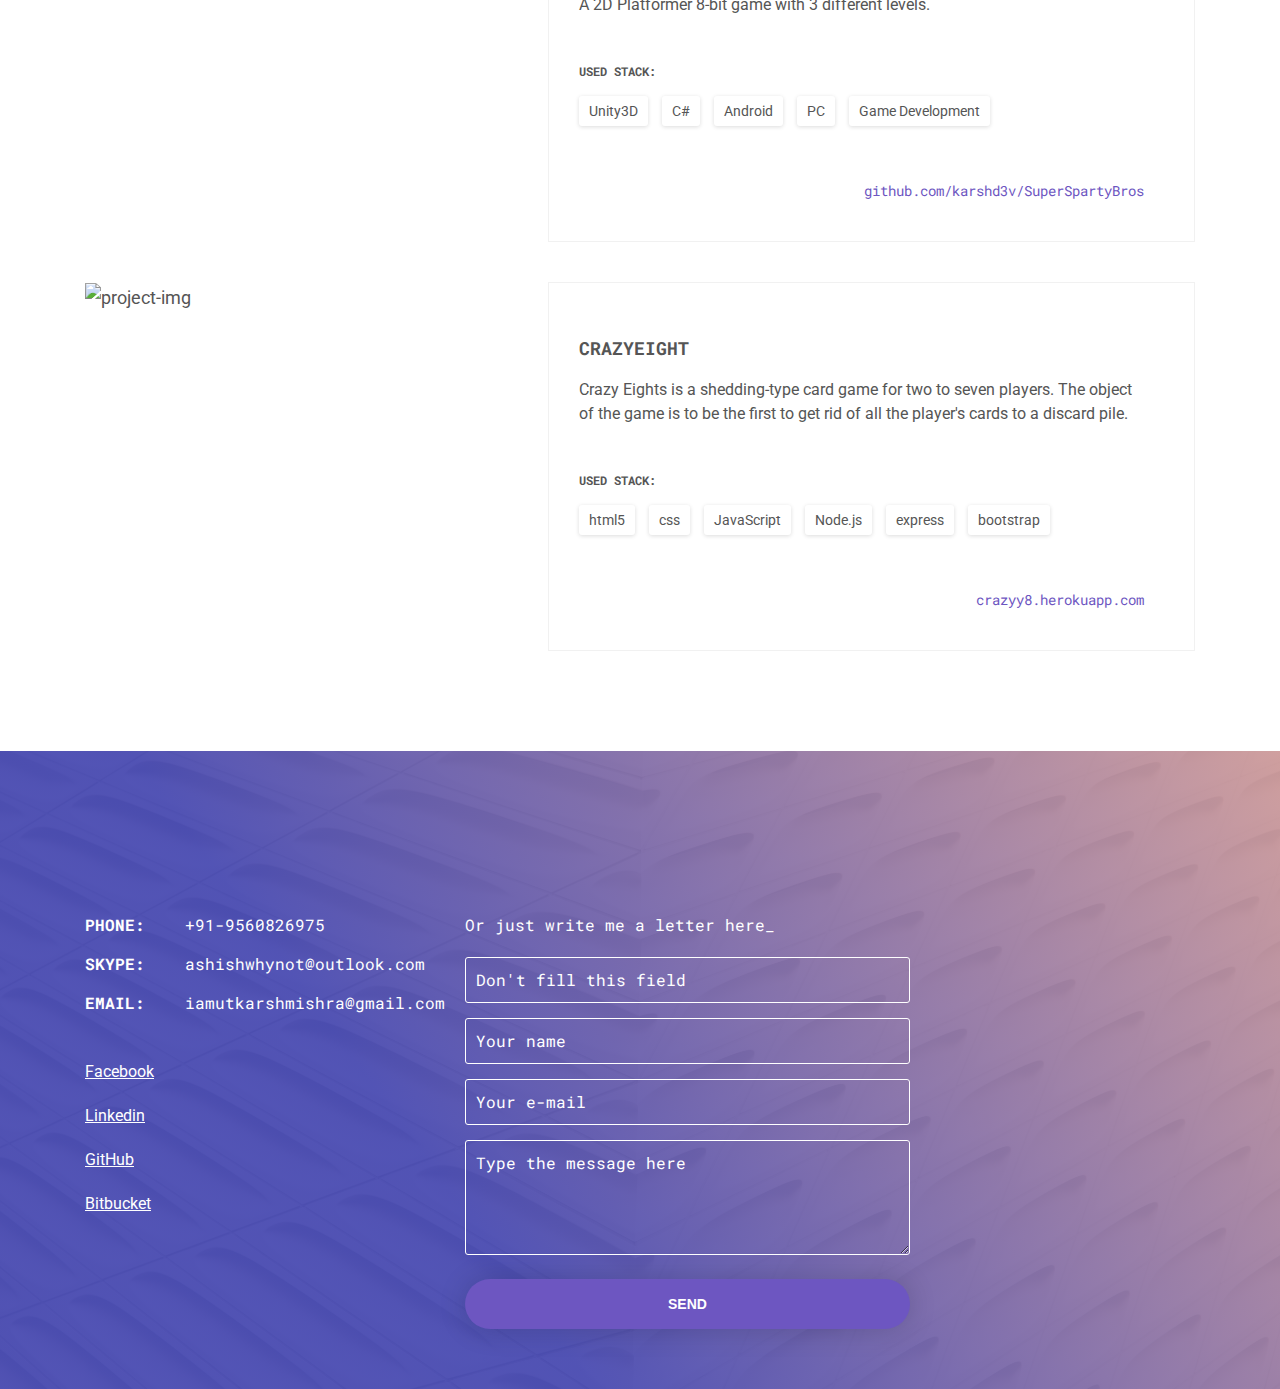
==== commit f1d11a8a: "update links" ====
--- a/index.html
+++ b/index.html
@@ -40,7 +40,7 @@
               <li><a href="#resume">Resume</a></li>
               <li><a href="#portfolio">Projects</a></li>
               <!--li><a href="#testimonials">testimonials</a></li-->
-              <li><a href="#blog">blog</a></li>
+              <!-- <li><a href="#blog">blog</a></li> -->
               <li><a href="#contact">Contact</a></li>
             </ul>
           </nav>
@@ -88,17 +88,17 @@
           <div class="personal-profile__contacts">
             <dl class="contact-list contact-list__opacity-titles">
               <dt>Age:</dt>
-              <dd>21</dd>
+              <dd>22</dd>
               <dt>Phone:</dt>
               <dd><a href="tel:+919560826975">+91-9560826975</a></dd>
               <dt>Email:</dt>
-              <dd><a href="mailto:utkarsh140035@ducic.ac.in">utkarsh140035@ducic.ac.in</a></dd>
+              <dd><a href="mailto:iamutkarshmishra@gmail.com">iamutkarshmishra@gmail.com</a></dd>
               <!--dt>Address:</dt>
               <dd>Melbourne Victoria 3000 Australia</dd-->
             </dl>
           </div>
           <p class="personal-profile__social">
-            <a href="https://github.com/Utkarsh-Mishra-CIC" target="_blank"><i class="fa fa-github"></i></a>
+            <a href="https://github.com/karshd3v" target="_blank"><i class="fa fa-github"></i></a>
             <a href="https://www.linkedin.com/in/utkarsh-mishra" target="_blank"><i class="fa fa-linkedin-square"></i></a>
             <a href="https://twitter.com/schwiftykarsh" target="_blank"><i class="fa fa-twitter-square"></i></a>
           </p>
@@ -114,10 +114,10 @@
       <div class="col-md-10">
         <h2 id="hello_header" class="section__title">Hi_</h2>
         <p class="section__description">
-          I'm a Game Developer based in New Delhi, India. I have a passion for Games and love to create games 
+          I'm a Game Developer based in Bengaluru, India. I have a passion for Games and love to create games 
           for PC and mobile devices. Skilled at writing well-designed, testable and efficient code using
           current best practices, a Fast learner, hard worker and team player who is proficient in
-          an array of scripting languages.Currently a Student at Cluster Innovation Centre who loves to 
+          an array of scripting languages.Currently a Software Engineer at Mimyk, an incubation at IISc, Bengaluru who loves to 
           play with numbers and listen music. EDM is my energy drink.
         </p>
         <a href="resume.html" class="section_btn site-btn"><img src="assets/img/img_btn_icon.png" alt="">Download CV</a>
@@ -152,7 +152,7 @@
             Major: Information Technology<br>
 			Major: Mathematical Innovations<br>
 			Minor: Electronics and Embedded Systems<br>
-			Percentage: 81.13
+			Percentage: 82.23
           </p>
         </div>
         <div class="resume-list__block">
@@ -173,17 +173,17 @@
         </div>
       </div>
     </div>
-    <!--div class="row">
+    <div class="row">
       <div class="col-md-8 section__resume resume-list">
         <h3 class="resume-list_title">employment</h3>
         <div class="resume-list__block">
-          <p class="resume-list__block-title">Apple</p>
-          <p class="resume-list__block-date">2006 - 2010</p>
-          <p>
-            Senior Full Stack Developer
-          </p>
-        </div>
-        <div class="resume-list__block">
+          <p class="resume-list__block-title">Mimyk</p>
+          <p class="resume-list__block-date">2018 - Present</p>
+          <p>
+            Software Engineer
+          </p>
+        </div>
+        <!--div class="resume-list__block">
           <p class="resume-list__block-title">Tech university</p>
           <p class="resume-list__block-date">2004 - 2005</p>
           <p>
@@ -198,9 +198,9 @@
             Programmer Lorem ipsum dolor sit amet, consecte tur adipisicing elit, sed do eiusmod tempor
             incididunt ut
           </p>
-        </div>
-      </div>
-    </div-->
+        </div-->
+      </div>
+    </div>
     <div class="row section__resume progress-list js-progress-list">
       <div class="col-md-12">
         <h3 class="progress-list__title">general skills</h3>
@@ -332,7 +332,7 @@
             <li>beautifulsoup</li>
             <li>ML/Data Science</li>
           </ul>
-          <a href="https://github.com/Utkarsh-Mishra-CIC/HR_PriceAppraisal" class="project-card__link">github.com/Utkarsh-Mishra-CIC/HR_PriceAppraisal</a>
+          <a href="https://github.com/karshd3v/HR_PriceAppraisal" class="project-card__link">github.com/karshd3v/HR_PriceAppraisal</a>
         </div>
       </div>
       <div class="row project-card"  data-toggle="modal" data-target="#portfolioModal2" data-portfolio-tag="mobile apps">
@@ -352,7 +352,7 @@
             <li>PC</li>
             <li>Game Development</li>
           </ul>
-          <a href="https://github.com/Utkarsh-Mishra-CIC/SuperSpartyBros" class="project-card__link">github.com/Utkarsh-Mishra-CIC/SuperSpartyBros</a>
+          <a href="https://github.com/karshd3v/SuperSpartyBros" class="project-card__link">github.com/karshd3v/SuperSpartyBros</a>
         </div>
       </div>
       <div class="row project-card"  data-toggle="modal" data-target="#portfolioModal" data-portfolio-tag="landing-pages">
@@ -468,7 +468,7 @@
 <!--Testimonials-->
 
 <!--Blog-->
-  <section id="blog" class="container section">
+  <!--section id="blog" class="container section">
     <div class="row">
       <div class="col-md-12">
         <h2 id="blog_header" class="section__title">Latest Posts_</h2>
@@ -525,7 +525,7 @@
         </a>
       </div>
     </div>
-  </section>
+  </section-->
 <!--Blog-->
 
 <!--Contact-->
@@ -545,15 +545,15 @@
               <dt>Skype:</dt>
               <dd><a href="skype:ashishwhynot@outlook.com">ashishwhynot@outlook.com</a></dd>
               <dt>Email:</dt>
-              <dd><a href="mailto:utkarsh140035@ducic.ac.in">utkarsh140035@ducic.ac.in</a></dd>
+              <dd><a href="mailto:iamutkarshmishra@gmail.com">iamutkarshmishra@gmail.com</a></dd>
             </dl>
           </div>
           <div class="contacts__social">
             <ul>
               <li><a href="https://www.facebook.com/schwiftykarsh">Facebook</a></li>
               <li><a href="https://www.linkedin.com/in/utkarsh-mishra">Linkedin</a></li>
-              <li><a href="https://github.com/Utkarsh-Mishra-CIC">GitHub</a></li>
-              <li><a href="#">Bitbucket</a></li>
+              <li><a href="https://github.com/karshd3v">GitHub</a></li>
+              <li><a href="https://bitbucket.org/utkarsh-mishra/">Bitbucket</a></li>
             </ul>
           </div>
         </div>
@@ -610,7 +610,7 @@
         </p>
         <div class="portfolio-modal__link">
           <a href="https://crazyy8.herokuapp.com">crazyy8.herokuapp.com</a><br>
-          <a href="https://github.com/Utkarsh-Mishra-CIC/CrazyEight">github.com/Utkarsh-Mishra-CIC/CrazyEight</a>
+          <a href="https://github.com/karshd3v/CrazyEight">github.com/karshd3v/CrazyEight</a>
         </div>
         <div  class="portfolio-modal__stack">
           <p class="portfolio-modal__stack-title">Using stack:</p>
@@ -657,7 +657,7 @@
         	that are competitive to other housing price prediction models.
         </p>
         <div class="portfolio-modal__link">
-          <a href="https://github.com/Utkarsh-Mishra-CIC/HR_PriceAppraisal">github.com/Utkarsh-Mishra-CIC/HR_PriceAppraisal</a>
+          <a href="https://github.com/karshd3v/HR_PriceAppraisal">github.com/karshd3v/HR_PriceAppraisal</a>
         </div>
         <div  class="portfolio-modal__stack">
           <p class="portfolio-modal__stack-title">Using stack:</p>
@@ -690,7 +690,7 @@
           the flower and dodge the enemies to finish the levels.
         </p>
         <div class="portfolio-modal__link">
-          <a href="https://github.com/Utkarsh-Mishra-CIC/SuperSpartyBros">github.com/Utkarsh-Mishra-CIC/SuperSpartyBros</a>
+          <a href="https://github.com/karshd3v/SuperSpartyBros">github.com/karshd3v/SuperSpartyBros</a>
         </div>
         <div  class="portfolio-modal__stack">
           <p class="portfolio-modal__stack-title">Using stack:</p>
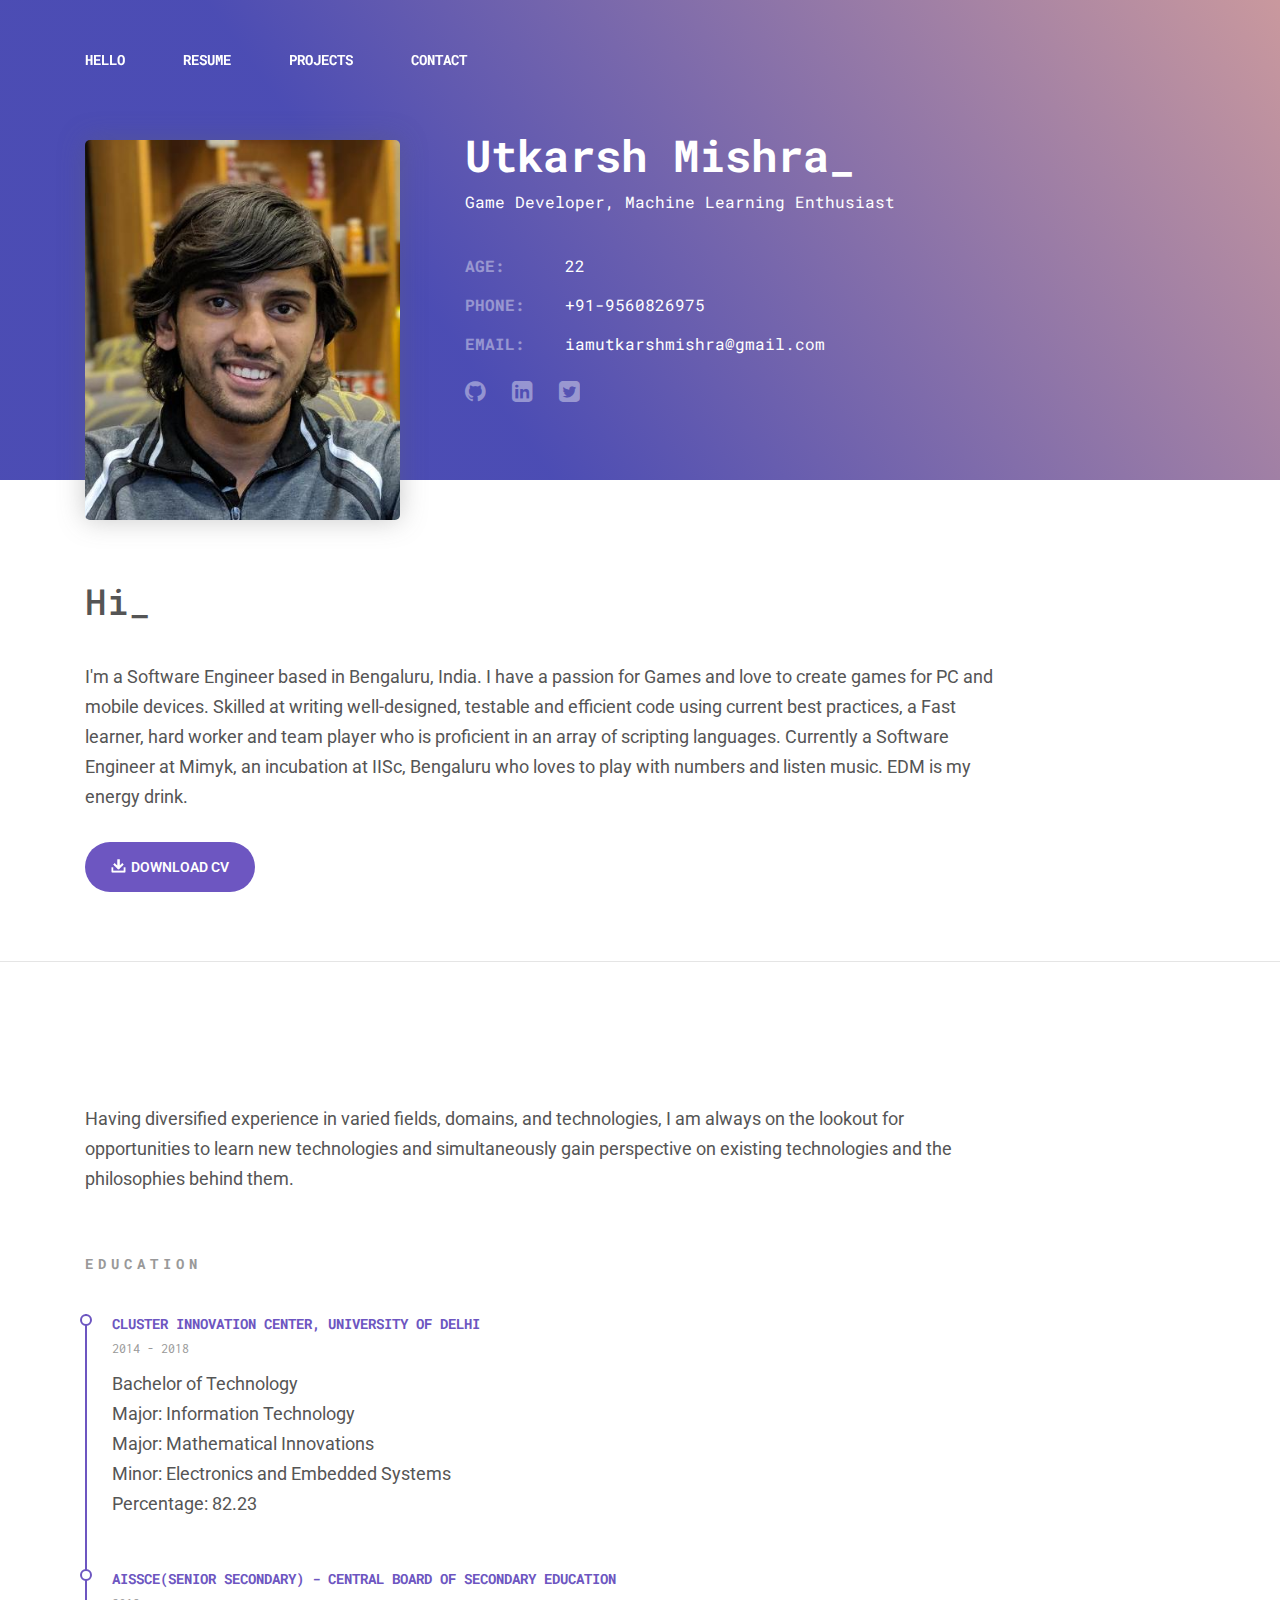
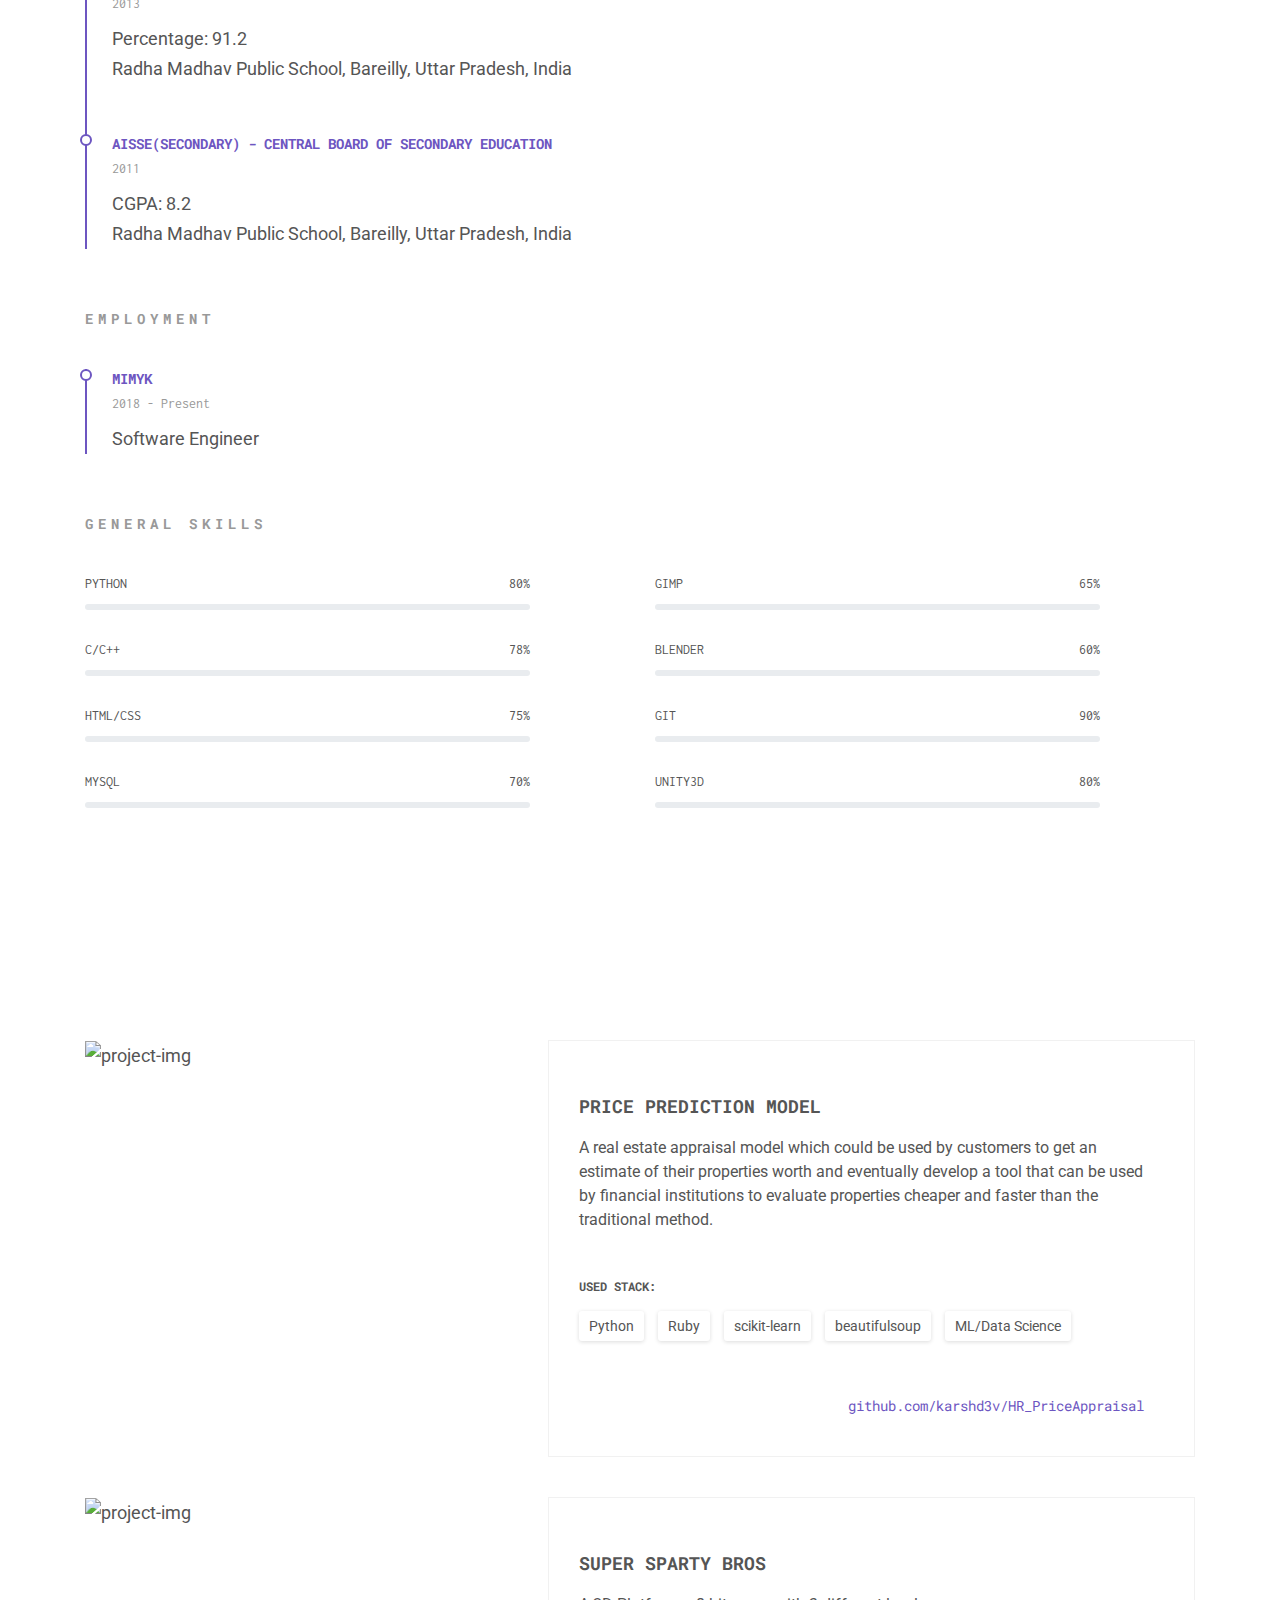
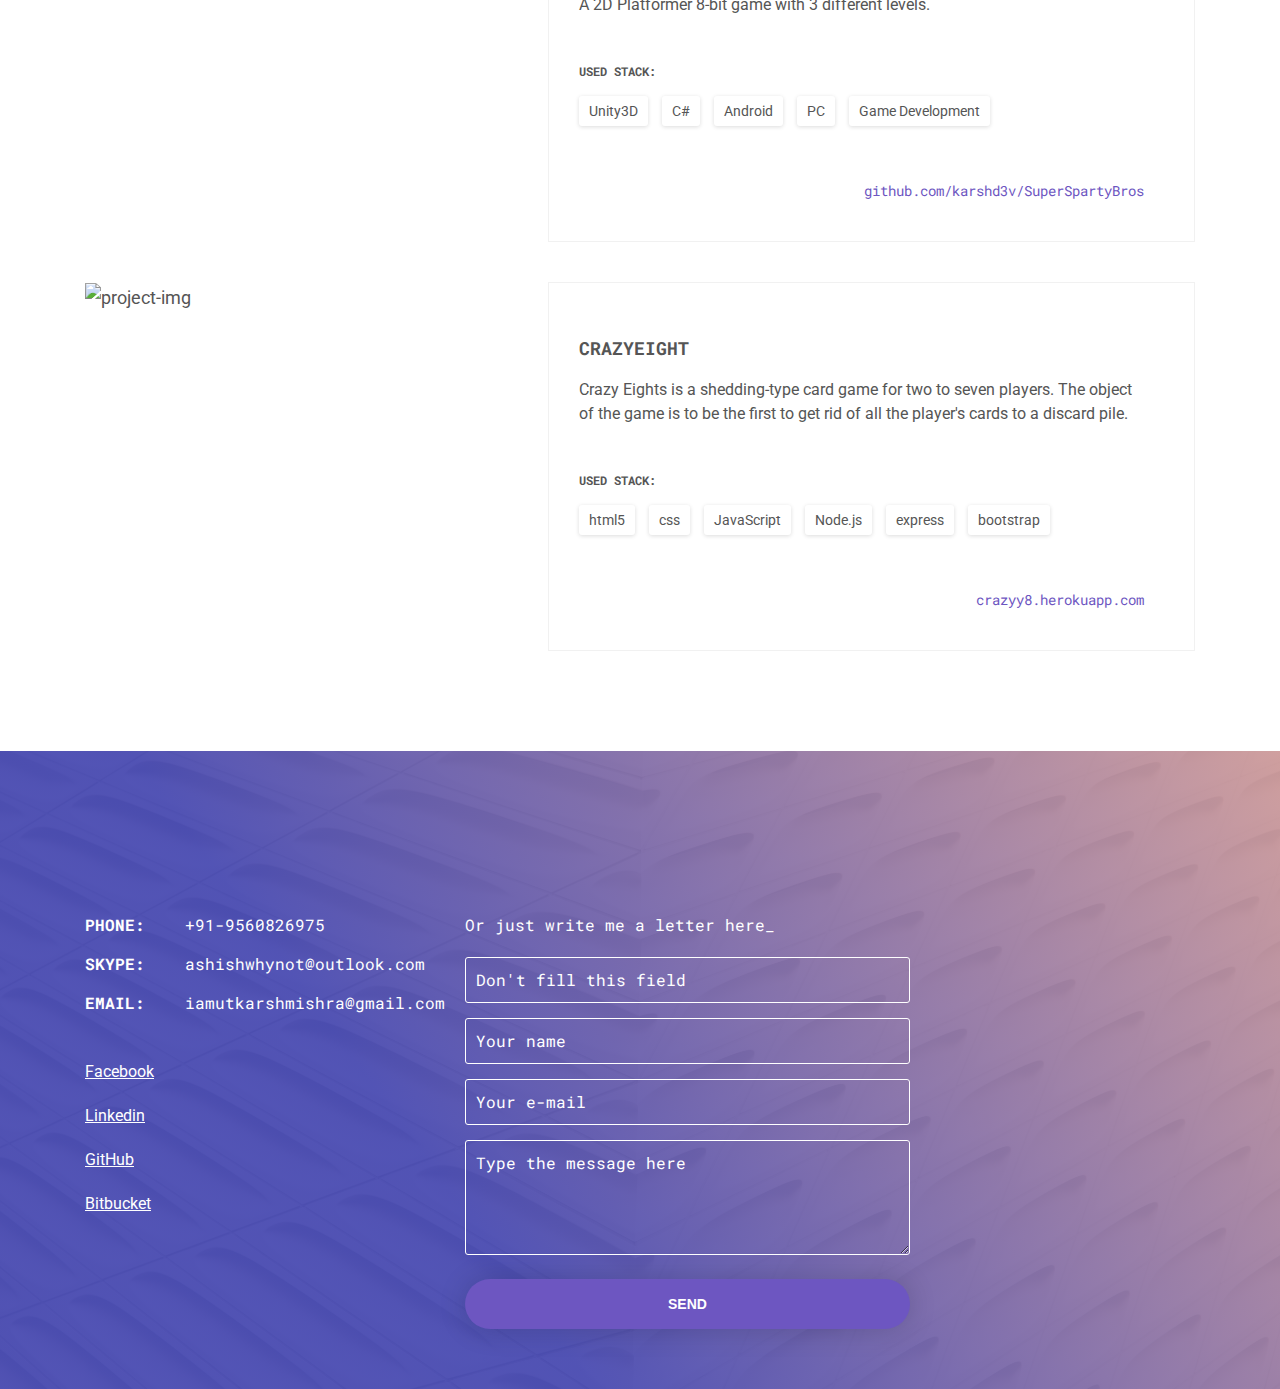
==== commit ae431d8f: "updated resume" ====
--- a/index.html
+++ b/index.html
@@ -1,8 +1,8 @@
 <!DOCTYPE html>
 <html lang="en">
 
-<!-- Mirrored from previews.aspirity.com/spirit/ by HTTrack Website Copier/3.x [XR&CO'2014], Tue, 23 Jan 2018 12:51:31 GMT -->
-<!-- Added by HTTrack --><meta http-equiv="content-type" content="text/html;charset=UTF-8" /><!-- /Added by HTTrack -->
+
+<meta http-equiv="content-type" content="text/html;charset=UTF-8" />
 <head>
   <meta charset="UTF-8">
   <meta name="viewport" content="width=device-width, initial-scale=1.0">
@@ -114,10 +114,10 @@
       <div class="col-md-10">
         <h2 id="hello_header" class="section__title">Hi_</h2>
         <p class="section__description">
-          I'm a Game Developer based in Bengaluru, India. I have a passion for Games and love to create games 
+          I'm a Software Engineer based in Bengaluru, India. I have a passion for Games and love to create games 
           for PC and mobile devices. Skilled at writing well-designed, testable and efficient code using
           current best practices, a Fast learner, hard worker and team player who is proficient in
-          an array of scripting languages.Currently a Software Engineer at Mimyk, an incubation at IISc, Bengaluru who loves to 
+          an array of scripting languages. Currently a Software Engineer at Mimyk, an incubation at IISc, Bengaluru who loves to 
           play with numbers and listen music. EDM is my energy drink.
         </p>
         <a href="resume.html" class="section_btn site-btn"><img src="assets/img/img_btn_icon.png" alt="">Download CV</a>
@@ -723,6 +723,4 @@
   <script src="assets/js/site-btn.js"></script>
   <script src="assets/js/style-switcher.js"></script>
 </body>
-
-<!-- Mirrored from previews.aspirity.com/spirit/ by HTTrack Website Copier/3.x [XR&CO'2014], Tue, 23 Jan 2018 12:54:14 GMT -->
 </html>
